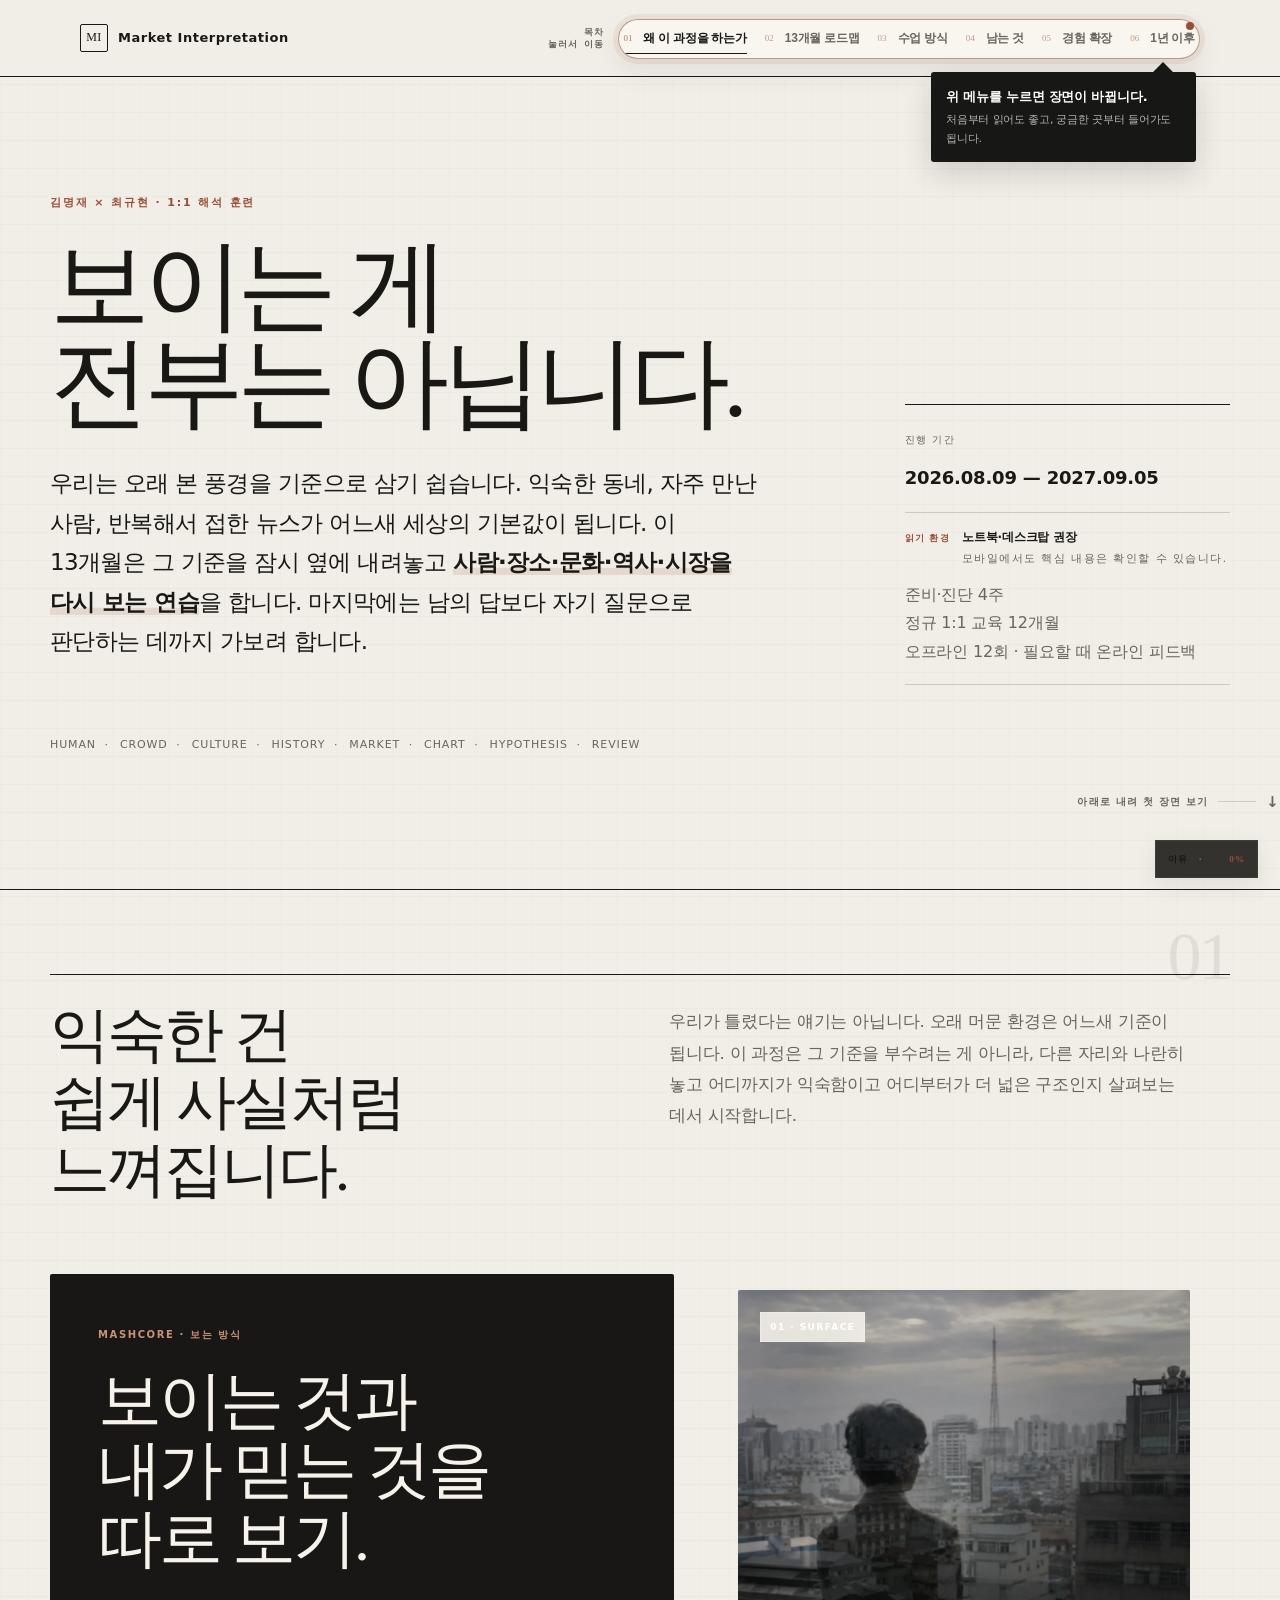
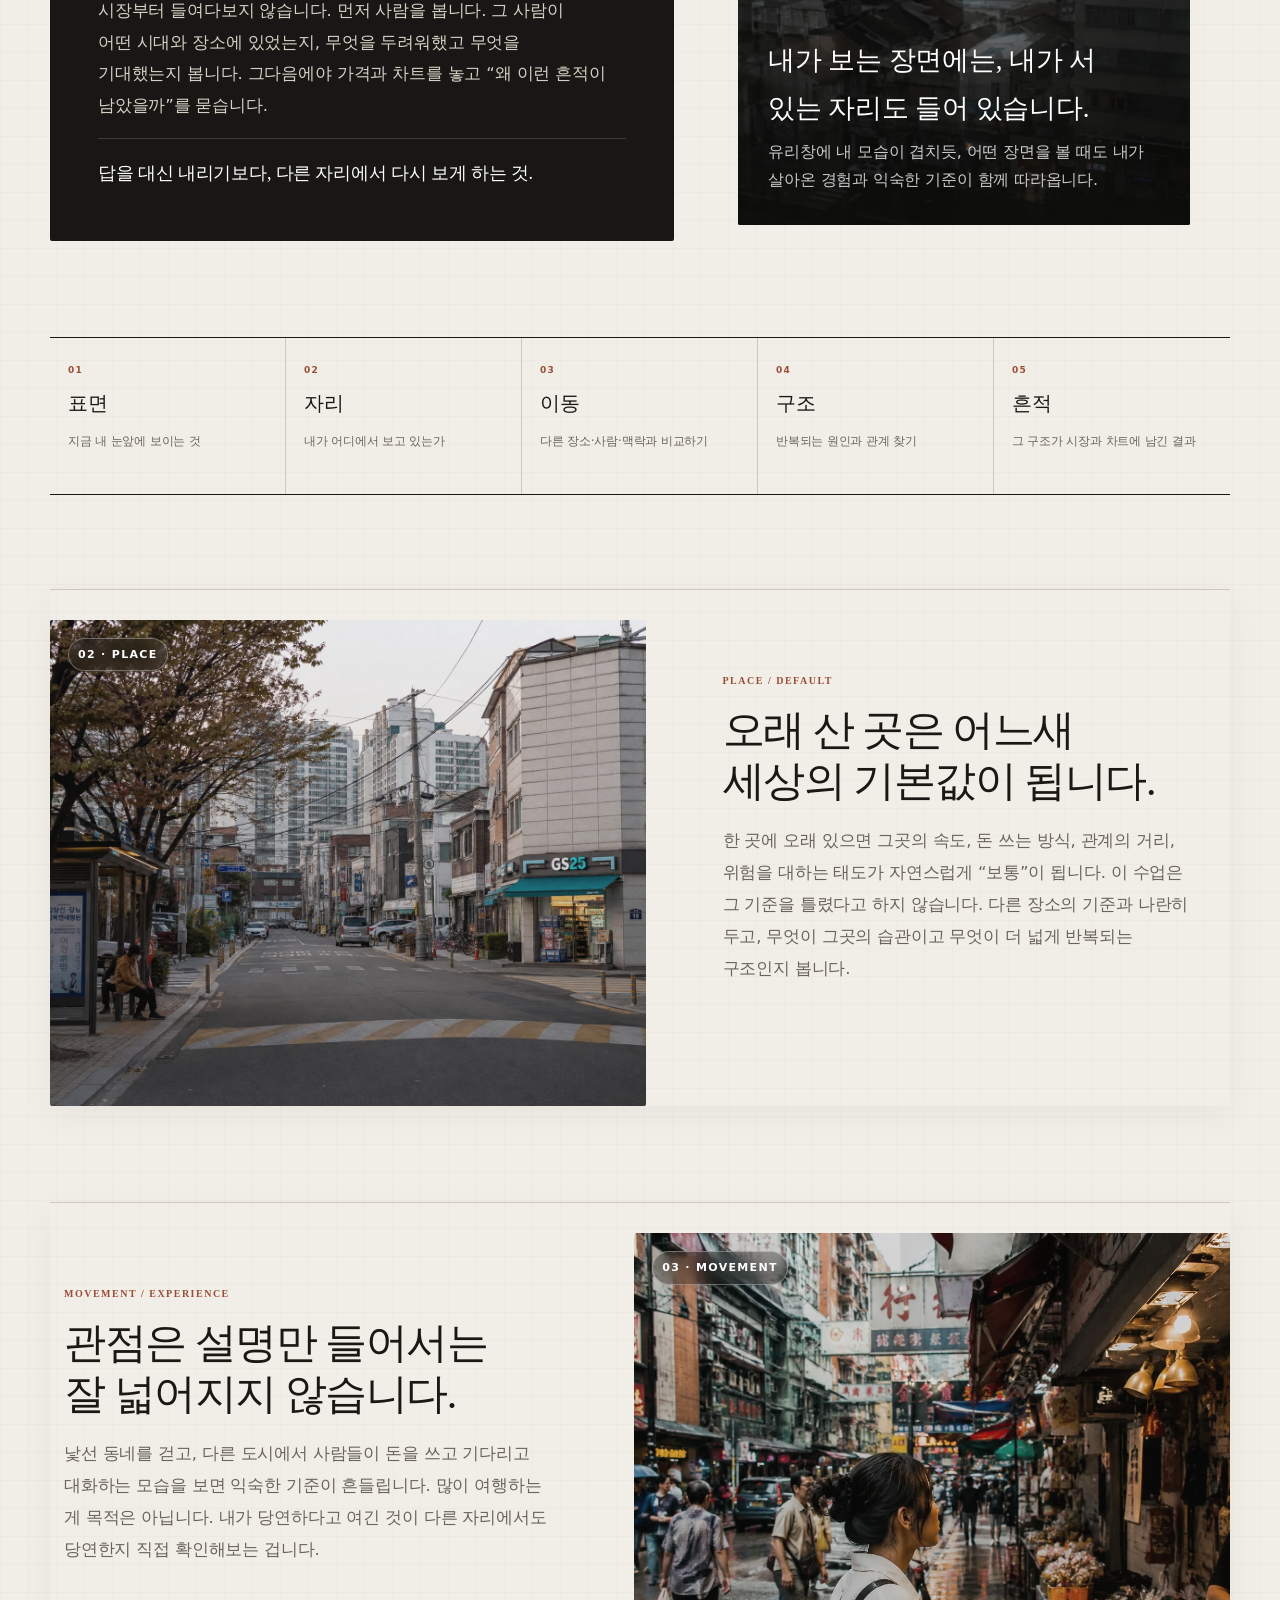
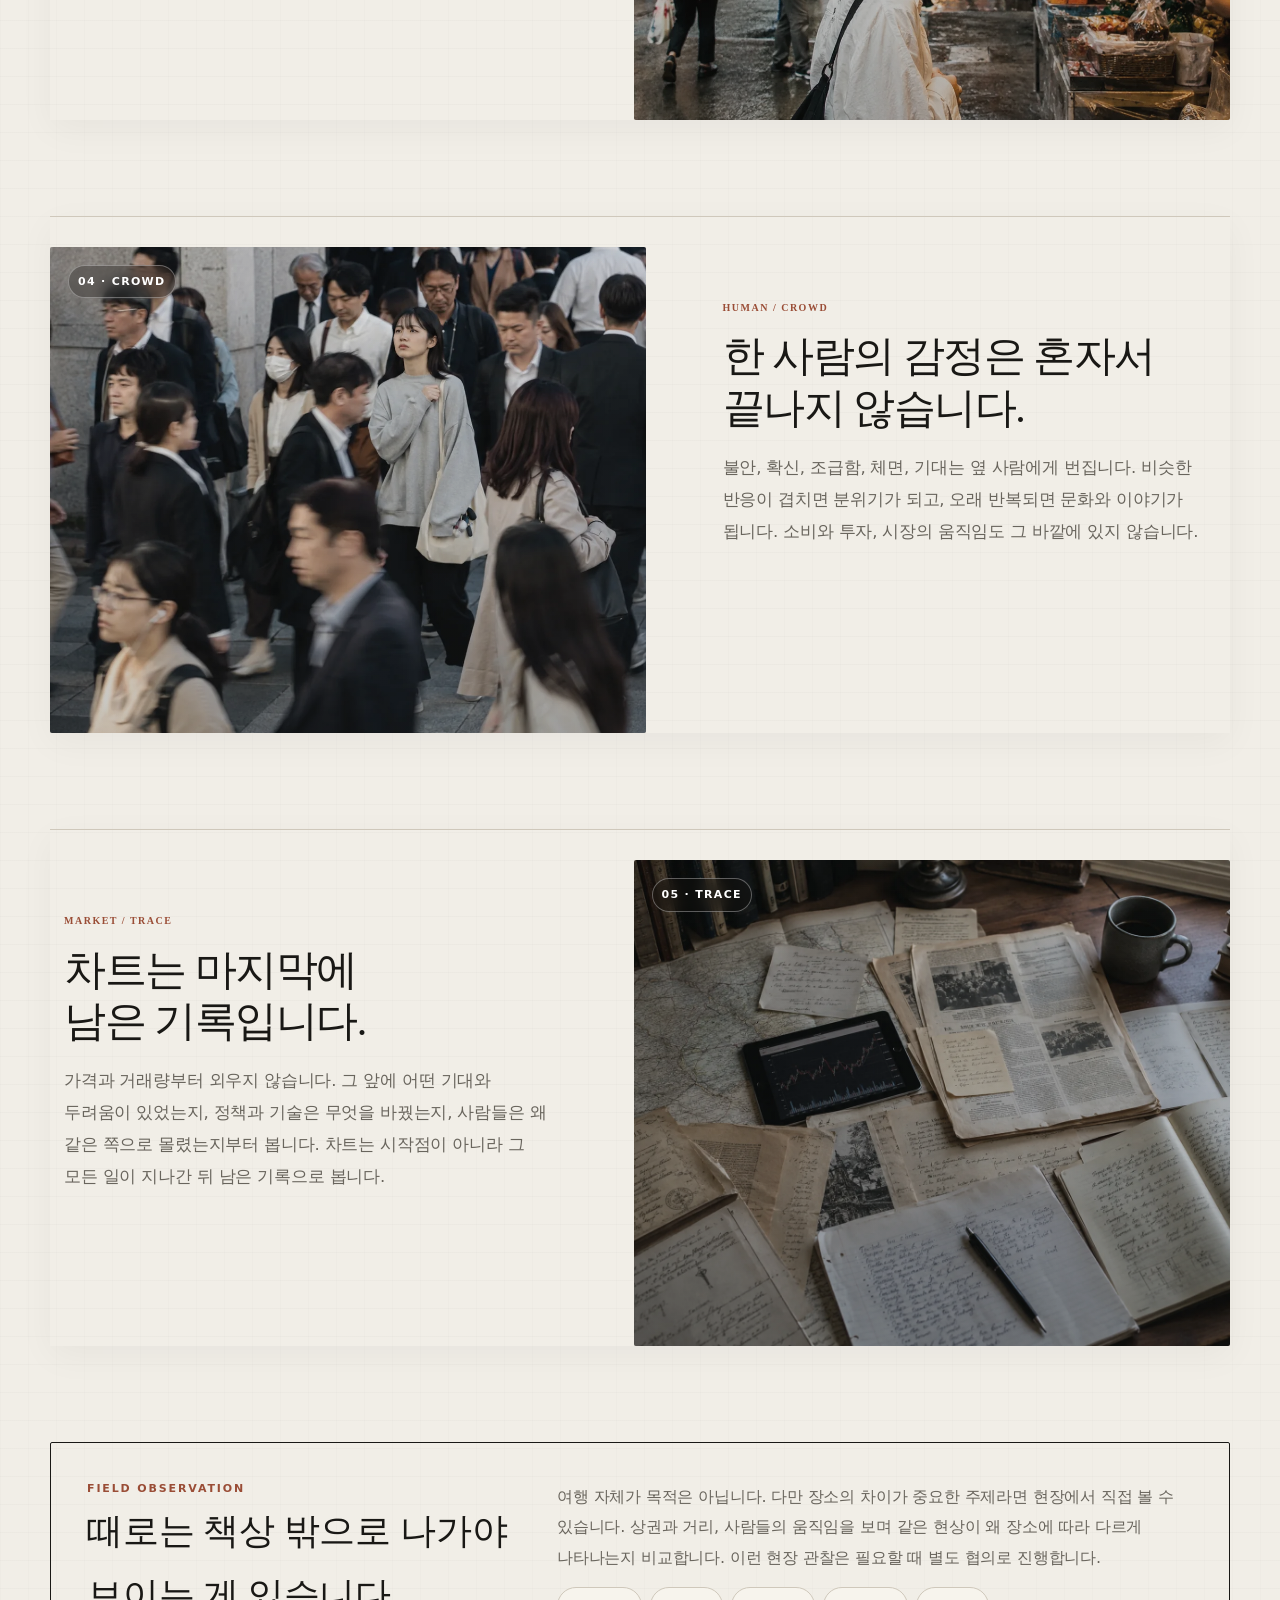
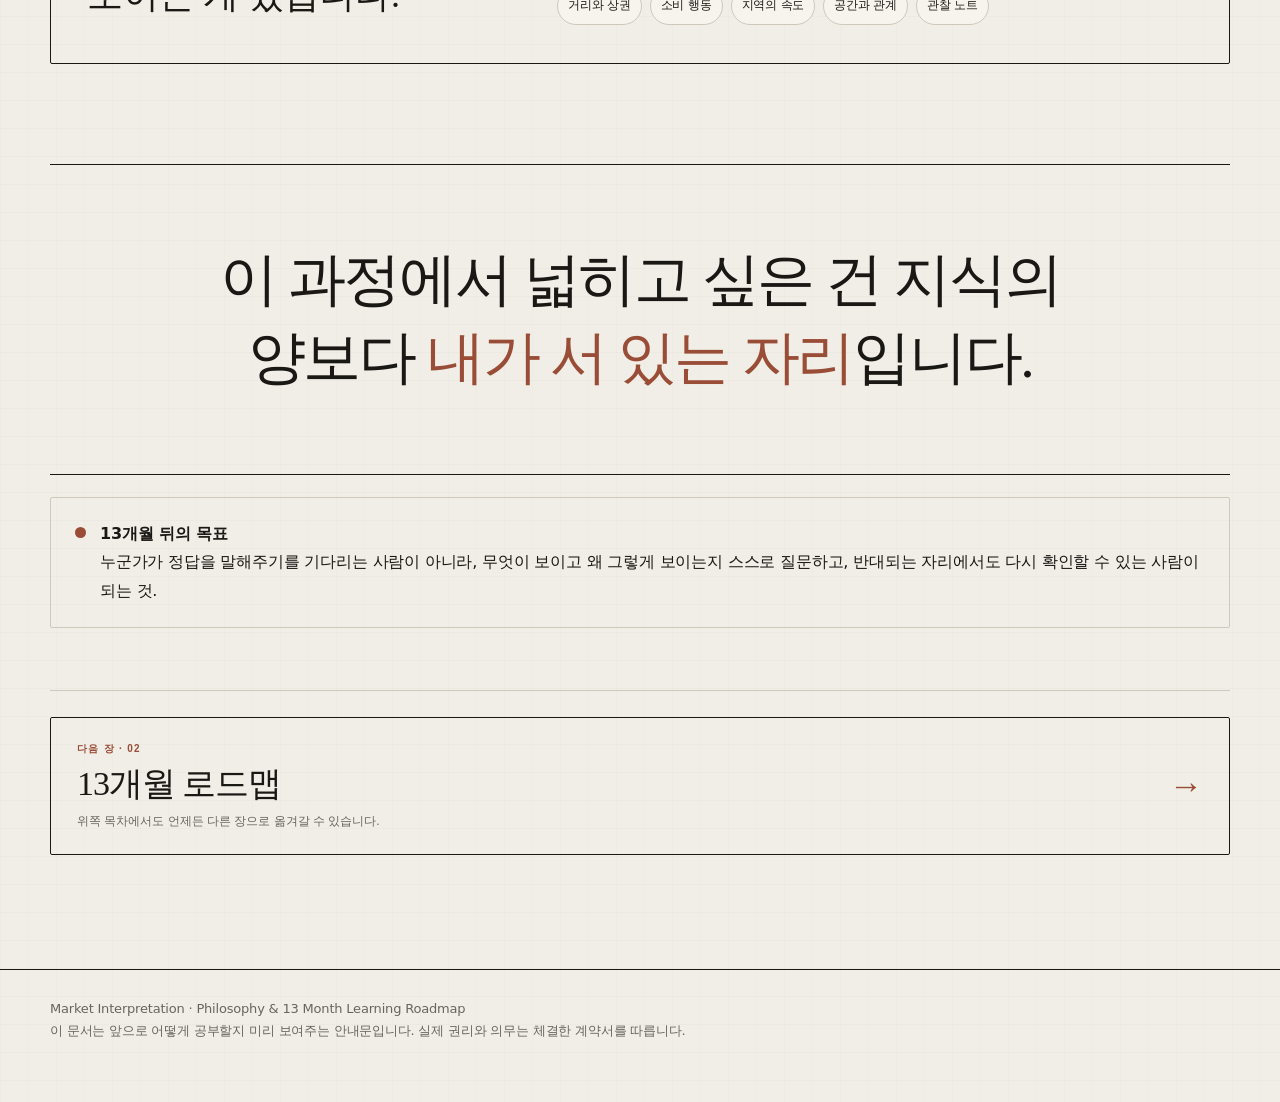
==== index.html @ cd230828 "Rename market_interpretation_13month_roadmap_kim_myungjae_v7_experience_reinvestment.html to index.h" ====
<!doctype html>
<html lang="ko">
<head>
<meta charset="utf-8" />
<meta name="viewport" content="width=device-width, initial-scale=1" />
<meta name="theme-color" content="#171713" />
<title>Market Interpretation — 13 Month Learning Roadmap</title>
<style>
  :root{--bg:#f4f0e8;--paper:#fbf8f2;--ink:#1c1b18;--muted:#706c63;--line:#d9d1c3;--accent:#8a4d34;--accent-soft:#efe1d7;--deep:#171713;--ok:#50624e;--radius:22px;--shadow:0 14px 38px rgba(28,27,24,.08)}
  *{box-sizing:border-box} html{scroll-behavior:smooth}
  body{margin:0;background:radial-gradient(circle at 15% 0%,rgba(138,77,52,.08),transparent 26rem),var(--bg);color:var(--ink);font-family:Pretendard,"Apple SD Gothic Neo","Noto Sans KR",system-ui,-apple-system,sans-serif;line-height:1.65}
  .wrap{width:min(1120px,calc(100% - 34px));margin:0 auto}
  .topbar{position:sticky;top:0;z-index:50;backdrop-filter:blur(14px);background:rgba(244,240,232,.86);border-bottom:1px solid rgba(217,209,195,.75)}
  .topbar .inner{width:min(1120px,calc(100% - 34px));margin:0 auto;height:64px;display:flex;align-items:center;justify-content:space-between;gap:16px}
  .brand{display:flex;align-items:center;gap:10px;font-weight:750;letter-spacing:-.02em}.brandmark{width:30px;height:30px;border-radius:50%;display:grid;place-items:center;background:var(--deep);color:#fff;font-size:12px}
  .nav{display:flex;gap:7px;overflow:auto;scrollbar-width:none}.nav::-webkit-scrollbar{display:none}.nav button{appearance:none;border:0;background:transparent;color:var(--muted);padding:9px 12px;border-radius:999px;white-space:nowrap;cursor:pointer;font-weight:650}.nav button.active{background:var(--deep);color:#fff}
  header{padding:92px 0 54px;border-bottom:1px solid var(--line)}.eyebrow{font-size:13px;letter-spacing:.14em;text-transform:uppercase;color:var(--accent);font-weight:800}
  h1,h2,h3,.serif{font-family:"Iowan Old Style","Noto Serif KR","Nanum Myeongjo",Georgia,serif} h1{margin:18px 0 24px;font-size:clamp(42px,7vw,86px);line-height:1.01;letter-spacing:-.055em;font-weight:650}
  .hero-grid{display:grid;grid-template-columns:1.45fr .8fr;gap:34px;align-items:end}.lead{font-size:clamp(18px,2.2vw,25px);max-width:760px;letter-spacing:-.025em}.lead strong{color:var(--accent)}
  .hero-note{background:var(--paper);border:1px solid var(--line);border-radius:var(--radius);padding:22px;box-shadow:var(--shadow)}.hero-note small{color:var(--muted)}.hero-note .dates{margin-top:10px;font-size:18px;font-weight:750}
  .signal{margin:36px 0 0;padding:18px 0 0;border-top:1px solid var(--line);display:flex;gap:14px;flex-wrap:wrap;color:var(--muted);font-size:14px}.signal span{padding:7px 10px;border:1px solid var(--line);border-radius:999px;background:rgba(255,255,255,.25)}
  main{padding:48px 0 96px}.panel{display:none}.panel.active{display:block}.section-head{display:grid;grid-template-columns:.9fr 1.1fr;gap:36px;margin:12px 0 26px}.section-head h2{font-size:clamp(31px,4.6vw,52px);line-height:1.08;margin:0;letter-spacing:-.045em}.section-head p{margin:4px 0 0;color:var(--muted);font-size:17px}
  .notice{border:1px solid var(--line);background:var(--paper);border-radius:18px;padding:18px 20px;display:flex;gap:14px;margin:22px 0 30px}.notice .dot{width:11px;height:11px;border-radius:50%;background:var(--accent);margin-top:7px;flex:0 0 auto}
  .timeline{position:relative;margin-top:34px}.timeline:before{content:"";position:absolute;left:31px;top:18px;bottom:18px;width:1px;background:var(--line)}.month{position:relative;padding-left:82px;margin:0 0 16px}.month-num{position:absolute;left:0;top:2px;width:62px;height:62px;border-radius:50%;border:1px solid var(--line);background:var(--paper);display:grid;place-items:center;font-family:Georgia,serif;font-size:20px;font-weight:700;z-index:2}.month.prep .month-num{background:var(--deep);color:#fff;border-color:var(--deep)}
  .card{background:var(--paper);border:1px solid var(--line);border-radius:var(--radius);padding:22px 24px;box-shadow:0 8px 24px rgba(28,27,24,.045)}.card-head{display:flex;justify-content:space-between;gap:16px;align-items:flex-start;cursor:pointer}.phase{font-size:12px;letter-spacing:.09em;text-transform:uppercase;font-weight:800;color:var(--accent);margin-bottom:6px}.card h3{margin:0;font-size:25px;letter-spacing:-.03em}.date{color:var(--muted);font-size:13px;white-space:nowrap;margin-top:5px}.question{margin:12px 0 0;font-size:18px}.details{display:none;border-top:1px solid var(--line);margin-top:16px;padding-top:16px}.card.open .details{display:block}.detail-grid{display:grid;grid-template-columns:1fr 1fr;gap:18px}.detail-box{padding:14px 15px;border-radius:15px;background:#f3eee6}.detail-box b{display:block;margin-bottom:6px}.detail-box p{margin:0;color:var(--muted);font-size:14px}
  .quarter{margin:24px 0 24px 82px;padding:18px 20px;border-left:3px solid var(--accent);background:var(--accent-soft);border-radius:0 16px 16px 0}.quarter strong{display:block;margin-bottom:3px}.quarter span{color:#67574f;font-size:14px}
  .principle-grid{display:grid;grid-template-columns:repeat(3,1fr);gap:16px;margin-top:26px}.principle{min-height:190px;background:var(--paper);border:1px solid var(--line);border-radius:var(--radius);padding:22px}.principle .n{font-family:Georgia,serif;color:var(--accent);font-size:14px}.principle h3{font-size:22px;margin:18px 0 8px}.principle p{margin:0;color:var(--muted)}
  .session{display:grid;grid-template-columns:140px 1fr;gap:0;border:1px solid var(--line);border-radius:var(--radius);overflow:hidden;background:var(--paper);margin-top:28px}.session .time{background:var(--deep);color:#fff;padding:24px 18px;font-family:Georgia,serif;font-size:29px}.steps{padding:6px 24px}.step{display:grid;grid-template-columns:105px 1fr;gap:16px;padding:17px 0;border-bottom:1px solid var(--line)}.step:last-child{border:0}.step b{font-size:13px;color:var(--accent)}.step p{margin:0}
  .output-grid{display:grid;grid-template-columns:repeat(2,1fr);gap:16px;margin-top:26px}.output{border-radius:var(--radius);background:var(--paper);border:1px solid var(--line);padding:22px}.output small{color:var(--accent);font-weight:800}.output h3{margin:8px 0 8px;font-size:23px}.output p{margin:0;color:var(--muted)}
  .after-grid{display:grid;grid-template-columns:1fr 1fr;gap:20px;margin-top:28px}.after{border:1px solid var(--line);border-radius:var(--radius);background:var(--paper);padding:26px}.after.dark{background:var(--deep);color:#f7f3eb;border-color:var(--deep)}.after h3{font-size:28px;margin:4px 0 12px}.after ul{padding-left:18px;margin:14px 0 0}.after li{margin:7px 0}.after.dark p,.after.dark li{color:#cfc8ba}
  .path{display:grid;grid-template-columns:repeat(5,1fr);gap:8px;margin:28px 0 0}.path div{text-align:center;border:1px solid var(--line);padding:14px 10px;border-radius:15px;background:var(--paper);font-size:13px}.path b{display:block;font-size:16px;margin-bottom:4px}
  .boundary{margin-top:30px;padding:22px;border:1px solid var(--line);border-radius:var(--radius);background:linear-gradient(135deg,#f6eee7,var(--paper))}.boundary h3{margin:0 0 12px;font-size:26px}.boundary .cols{display:grid;grid-template-columns:1fr 1fr;gap:18px}.yes,.no{padding:16px;border-radius:16px;background:rgba(255,255,255,.52)}.yes b{color:var(--ok)}.no b{color:var(--accent)}
  footer{padding:36px 0 60px;color:var(--muted);border-top:1px solid var(--line);font-size:13px}.quote{font-family:Georgia,"Noto Serif KR",serif;font-size:clamp(24px,4vw,42px);line-height:1.3;letter-spacing:-.035em;margin:38px 0}.quote em{font-style:normal;color:var(--accent)}
  .philosophy-intro{display:grid;grid-template-columns:1.08fr .92fr;gap:24px;align-items:stretch;margin:30px 0 34px}
  .manifesto{background:var(--deep);color:#f7f3eb;border-radius:30px;padding:36px;min-height:420px;display:flex;flex-direction:column;justify-content:space-between;position:relative;overflow:hidden}
  .manifesto:after{content:"";position:absolute;width:260px;height:260px;border:1px solid rgba(255,255,255,.11);border-radius:50%;right:-80px;top:-60px;box-shadow:0 0 0 52px rgba(255,255,255,.025),0 0 0 104px rgba(255,255,255,.018)}
  .manifesto .kicker{color:#c99277;font-size:12px;letter-spacing:.14em;font-weight:800;position:relative;z-index:1}
  .manifesto h2{font-size:clamp(36px,5vw,62px);line-height:1.06;letter-spacing:-.05em;margin:22px 0;position:relative;z-index:1}
  .manifesto p{color:#d6d0c4;font-size:17px;max-width:620px;position:relative;z-index:1}
  .manifesto .line{font-family:Georgia,"Noto Serif KR",serif;font-size:20px;color:#fff;border-top:1px solid rgba(255,255,255,.16);padding-top:20px;position:relative;z-index:1}
  .visual-slot{border:1px solid var(--line);border-radius:30px;min-height:420px;background:linear-gradient(135deg,#e8e0d3,#f9f6f0);position:relative;overflow:hidden;display:flex;align-items:flex-end}
  .visual-slot:before{content:"IMAGE SLOT";position:absolute;top:22px;left:22px;font-size:11px;letter-spacing:.14em;font-weight:800;color:var(--accent);border:1px solid rgba(138,77,52,.28);border-radius:999px;padding:6px 9px;background:rgba(251,248,242,.65)}
  .visual-slot .ghost{position:absolute;inset:0;background:radial-gradient(circle at 72% 32%,rgba(255,255,255,.85),transparent 15%),linear-gradient(145deg,transparent 0 42%,rgba(28,27,24,.06) 42% 43%,transparent 43% 100%)}
  .visual-slot .visual-copy{padding:28px;position:relative;z-index:2;background:linear-gradient(transparent,rgba(244,240,232,.95) 42%);width:100%}
  .visual-slot h3{font-size:27px;margin:0 0 6px}.visual-slot p{margin:0;color:var(--muted);max-width:440px}
  .story-grid{display:grid;grid-template-columns:1fr 1fr;gap:18px;margin:28px 0}
  .story{border:1px solid var(--line);border-radius:26px;background:var(--paper);overflow:hidden}
  .story-visual{height:240px;background:linear-gradient(145deg,#ddd2c3,#f5f0e8);position:relative;overflow:hidden}
  .story-visual:before{content:attr(data-slot);position:absolute;left:18px;top:18px;font-size:11px;letter-spacing:.12em;font-weight:800;color:var(--accent);padding:6px 9px;border-radius:999px;background:rgba(251,248,242,.75);border:1px solid rgba(138,77,52,.25)}
  .story-visual:after{content:"";position:absolute;inset:0;background:linear-gradient(115deg,transparent 35%,rgba(255,255,255,.52) 36% 47%,transparent 48%)}
  .story-copy{padding:24px}.story-copy .index{font-family:Georgia,serif;color:var(--accent);font-size:13px}.story-copy h3{font-size:27px;margin:12px 0 8px}.story-copy p{color:var(--muted);margin:0}
  .perspective-ladder{margin:34px 0;display:grid;grid-template-columns:repeat(5,1fr);gap:8px;align-items:stretch}
  .perspective-ladder div{border:1px solid var(--line);background:var(--paper);border-radius:18px;padding:20px 16px;min-height:138px;position:relative}
  .perspective-ladder div:after{content:"→";position:absolute;right:-12px;top:50%;transform:translateY(-50%);color:var(--accent);font-weight:800;z-index:2}
  .perspective-ladder div:last-child:after{display:none}.perspective-ladder small{display:block;color:var(--accent);font-weight:800;margin-bottom:8px}.perspective-ladder b{display:block;font-size:18px;margin-bottom:5px}.perspective-ladder span{color:var(--muted);font-size:13px}
  .field-note{margin-top:28px;border-radius:26px;padding:28px;background:#e8e3d9;border:1px solid var(--line);display:grid;grid-template-columns:.8fr 1.2fr;gap:26px;align-items:center}
  .field-note h3{font-size:32px;margin:0}.field-note p{margin:0;color:var(--muted)}
  .field-tags{display:flex;gap:8px;flex-wrap:wrap;margin-top:14px}.field-tags span{font-size:12px;padding:7px 10px;border-radius:999px;background:var(--paper);border:1px solid var(--line)}
  .philosophy-end{margin:54px 0 8px;text-align:center;padding:50px 20px;border-top:1px solid var(--line);border-bottom:1px solid var(--line)}
  .philosophy-end p{font-family:Georgia,"Noto Serif KR",serif;font-size:clamp(29px,4.6vw,50px);line-height:1.24;letter-spacing:-.04em;margin:0 auto;max-width:900px}.philosophy-end em{font-style:normal;color:var(--accent)}

  /* v3 — visual narrative */
  .visual-slot{min-height:520px;background:#1d1c19;isolation:isolate}
  .visual-slot:before{content:"01 · SURFACE";z-index:3;color:#fff;border-color:rgba(255,255,255,.28);background:rgba(18,18,16,.35);backdrop-filter:blur(8px)}
  .visual-slot .hero-photo{position:absolute;inset:0;width:100%;height:100%;object-fit:cover;object-position:center 44%;filter:saturate(.78) contrast(.96) brightness(.88);transform:scale(1.015)}
  .visual-slot:after{content:"";position:absolute;inset:0;background:linear-gradient(180deg,rgba(14,14,12,.06) 25%,rgba(14,14,12,.12) 50%,rgba(14,14,12,.84) 100%);z-index:1}
  .visual-slot .ghost{display:none}
  .visual-slot .visual-copy{color:#fff;background:none;padding:30px;z-index:2}
  .visual-slot .visual-copy h3{color:#fff}
  .visual-slot .visual-copy p{color:rgba(255,255,255,.78)}

  .story-grid{display:block;margin:34px 0}
  .story{display:grid;grid-template-columns:minmax(0,1.08fr) minmax(330px,.92fr);min-height:430px;margin:0 0 22px;border-radius:30px;box-shadow:0 10px 34px rgba(28,27,24,.045)}
  .story.reverse{grid-template-columns:minmax(330px,.92fr) minmax(0,1.08fr)}
  .story.reverse .story-visual{order:2}
  .story.reverse .story-copy{order:1}
  .story-visual{height:auto;min-height:430px;background:#ddd2c3;position:relative;overflow:hidden}
  .story-visual:before{z-index:3;color:#fff;border-color:rgba(255,255,255,.32);background:rgba(20,18,16,.30);backdrop-filter:blur(8px)}
  .story-visual:after{content:"";position:absolute;inset:0;background:linear-gradient(180deg,rgba(20,20,17,.02),rgba(20,20,17,.22));z-index:1}
  .story-photo{position:absolute;inset:0;width:100%;height:100%;object-fit:cover;z-index:0;transition:transform .8s cubic-bezier(.2,.7,.2,1),filter .6s ease}
  .story:hover .story-photo{transform:scale(1.025)}
  .story-copy{padding:38px 36px;display:flex;flex-direction:column;justify-content:center}
  .story-copy .index{font-size:11px;letter-spacing:.14em;font-weight:850;color:var(--accent);margin-bottom:18px}
  .story-copy h3{font-size:clamp(27px,3.2vw,39px);line-height:1.18;margin:0 0 17px;letter-spacing:-.035em}
  .story-copy p{font-size:16px;color:var(--muted);margin:0}
  .story[data-scene="place"] .story-photo{object-position:center 52%}
  .story[data-scene="movement"] .story-photo{object-position:center 46%}
  .story[data-scene="crowd"] .story-photo{object-position:center 43%}
  .story[data-scene="trace"] .story-photo{object-position:center 48%}
  .image-thought{position:absolute;right:18px;bottom:18px;z-index:3;max-width:70%;padding:9px 12px;border-radius:13px;color:#fff;background:rgba(18,17,15,.42);backdrop-filter:blur(9px);font-family:Georgia,"Noto Serif KR",serif;font-size:13px;line-height:1.45;border:1px solid rgba(255,255,255,.14)}
  .field-note{margin-top:34px}

  @media(max-width:820px){
    .story,.story.reverse{grid-template-columns:1fr;min-height:0}
    .story.reverse .story-visual,.story.reverse .story-copy{order:initial}
    .story-visual{min-height:420px}
    .story-copy{padding:28px 24px 30px}
  }
  @media(max-width:560px){
    .visual-slot{min-height:480px}
    .story-visual{min-height:390px}
    .story[data-scene="place"] .story-visual,.story[data-scene="trace"] .story-visual{min-height:280px}
    .image-thought{max-width:82%;font-size:12px}
  }

  @media(max-width:820px){.hero-grid,.section-head,.after-grid,.philosophy-intro,.field-note{grid-template-columns:1fr}.story-grid{grid-template-columns:1fr}.perspective-ladder{grid-template-columns:1fr 1fr}.perspective-ladder div:after{display:none}header{padding-top:58px}.hero-grid{gap:22px}.principle-grid{grid-template-columns:1fr}.output-grid{grid-template-columns:1fr}.session{grid-template-columns:1fr}.session .time{font-size:22px}.step{grid-template-columns:82px 1fr}.path{grid-template-columns:1fr 1fr}.detail-grid,.boundary .cols{grid-template-columns:1fr}}
  @media(max-width:560px){.perspective-ladder{grid-template-columns:1fr}.manifesto{padding:26px;min-height:390px}.visual-slot{min-height:360px}.story-visual{height:210px}.topbar .inner{height:auto;min-height:62px;align-items:flex-start;padding:12px 0;flex-direction:column}.nav{width:100%}h1{font-size:46px}.month{padding-left:58px}.timeline:before{left:21px}.month-num{width:44px;height:44px;font-size:15px}.quarter{margin-left:58px}.card{padding:18px}.card-head{display:block}.date{margin-top:6px}.path{grid-template-columns:1fr}}
  @media print{.topbar{display:none}body{background:#fff}header{padding-top:40px}.panel{display:block!important;page-break-before:always}.panel:first-of-type{page-break-before:auto}.card,.principle,.output,.after,.boundary{box-shadow:none;break-inside:avoid}.details{display:block!important}}


  /* v4 — alignment, navigation affordance, focused reading */
  h1,h2,h3,.serif{word-break:keep-all;text-wrap:balance}
  p,li,.lead,.question,.story-copy p,.manifesto p{word-break:keep-all;text-wrap:pretty}
  .section-head{align-items:start}
  .section-head h2{max-width:560px}
  .section-head p{max-width:660px;justify-self:end}
  .story-copy p{max-width:42em}

  .topbar{transition:box-shadow .3s ease,background .3s ease}
  .topbar.scrolled{box-shadow:0 10px 30px rgba(28,27,24,.07);background:rgba(244,240,232,.95)}
  .topbar .inner{height:74px}
  .brand{flex:0 0 auto;white-space:nowrap}
  .nav-zone{position:relative;display:flex;align-items:center;gap:10px;margin-left:auto;min-width:0}
  .nav-kicker{font-size:9px;line-height:1.15;letter-spacing:.14em;font-weight:850;color:var(--muted);text-align:right;white-space:nowrap}
  .nav{align-items:center;gap:2px;padding:4px;border:1px solid rgba(112,108,99,.22);border-radius:999px;background:rgba(251,248,242,.72);box-shadow:0 4px 18px rgba(28,27,24,.035);transition:box-shadow .28s ease,border-color .28s ease,transform .28s ease}
  .nav button{display:flex;align-items:center;gap:6px;padding:9px 10px;line-height:1.1;font-size:12px;letter-spacing:-.02em;transition:background .22s ease,color .22s ease,transform .22s ease}
  .nav button:hover{background:rgba(28,27,24,.065);color:var(--ink)}
  .nav button.active:hover{background:var(--deep);color:#fff}
  .nav-no{font-family:Georgia,serif;font-size:9px;opacity:.55;letter-spacing:0}
  .nav button.active .nav-no{opacity:.72}
  .nav-zone.attention .nav{border-color:rgba(138,77,52,.55);box-shadow:0 0 0 5px rgba(138,77,52,.08),0 12px 30px rgba(28,27,24,.08);transform:translateY(1px)}
  .nav-zone.attention:after{content:"";position:absolute;right:6px;top:4px;width:8px;height:8px;border-radius:50%;background:var(--accent);box-shadow:0 0 0 0 rgba(138,77,52,.36);animation:navPulse 1.7s infinite;z-index:5}
  @keyframes navPulse{0%{box-shadow:0 0 0 0 rgba(138,77,52,.36)}70%{box-shadow:0 0 0 10px rgba(138,77,52,0)}100%{box-shadow:0 0 0 0 rgba(138,77,52,0)}}
  .nav-hint{position:absolute;right:4px;top:calc(100% + 14px);width:265px;padding:13px 15px;border-radius:15px;background:var(--deep);color:#fff;box-shadow:0 16px 36px rgba(28,27,24,.18);opacity:0;transform:translateY(-6px);pointer-events:none;transition:opacity .3s ease,transform .3s ease;z-index:80}
  .nav-hint:before{content:"";position:absolute;right:26px;top:-7px;width:14px;height:14px;background:var(--deep);transform:rotate(45deg)}
  .nav-hint strong,.nav-hint span{position:relative;z-index:1;display:block}
  .nav-hint strong{font-size:13px;margin-bottom:2px}
  .nav-hint span{font-size:11px;color:rgba(255,255,255,.68)}
  .nav-zone.attention .nav-hint{opacity:1;transform:none}

  .reading-progress{position:absolute;left:0;right:0;bottom:-1px;height:2px;background:transparent;overflow:hidden;pointer-events:none}
  .reading-progress span{display:block;width:0;height:100%;background:var(--accent);transition:width .08s linear}

  .scroll-cue{margin-top:34px;display:flex;align-items:center;justify-content:flex-end;gap:10px;color:var(--muted);font-size:11px;letter-spacing:.08em;font-weight:750;cursor:pointer;user-select:none}
  .scroll-cue .scroll-line{width:38px;height:1px;background:var(--line);position:relative;overflow:hidden}
  .scroll-cue .scroll-line:after{content:"";position:absolute;left:-100%;top:0;width:100%;height:1px;background:var(--accent);animation:scrollLine 2.3s ease-in-out infinite}
  .scroll-cue .arrow{font-size:15px;animation:scrollArrow 1.8s ease-in-out infinite}
  @keyframes scrollLine{0%{left:-100%}55%,100%{left:100%}}
  @keyframes scrollArrow{0%,100%{transform:translateY(-2px)}50%{transform:translateY(3px)}}

  .reveal-item{opacity:0;transform:translateY(28px);filter:blur(1.5px);transition:opacity .72s cubic-bezier(.2,.7,.2,1),transform .72s cubic-bezier(.2,.7,.2,1),filter .72s ease}
  .reveal-item.is-visible{opacity:1;transform:none;filter:none}
  @media(prefers-reduced-motion:reduce){.reveal-item{opacity:1;transform:none;filter:none;transition:none}.nav-zone.attention:after,.scroll-cue .arrow,.scroll-cue .scroll-line:after{animation:none}}

  .chapter-meter{position:fixed;right:22px;bottom:22px;z-index:45;display:flex;align-items:center;gap:10px;padding:10px 12px;border:1px solid rgba(112,108,99,.22);border-radius:999px;background:rgba(251,248,242,.88);backdrop-filter:blur(12px);box-shadow:0 8px 24px rgba(28,27,24,.07);color:var(--muted);font-size:10px;letter-spacing:.1em;font-weight:800;transition:opacity .3s ease,transform .3s ease}
  .chapter-meter .chapter-name{color:var(--ink)}
  .chapter-meter .chapter-percent{font-family:Georgia,serif;color:var(--accent);min-width:32px;text-align:right}

  .next-chapter{margin:62px 0 18px;padding-top:26px;border-top:1px solid var(--line)}
  .next-chapter button{width:100%;appearance:none;border:1px solid var(--line);background:var(--paper);border-radius:24px;padding:24px 26px;display:flex;align-items:center;justify-content:space-between;gap:20px;text-align:left;color:var(--ink);cursor:pointer;box-shadow:0 10px 28px rgba(28,27,24,.04);transition:transform .25s ease,border-color .25s ease,box-shadow .25s ease}
  .next-chapter button:hover{transform:translateY(-2px);border-color:rgba(138,77,52,.38);box-shadow:0 16px 36px rgba(28,27,24,.08)}
  .next-chapter .next-meta{display:block;font-size:10px;letter-spacing:.13em;color:var(--accent);font-weight:850;margin-bottom:5px}
  .next-chapter .next-title{display:block;font-family:Georgia,"Noto Serif KR",serif;font-size:clamp(23px,3vw,34px);letter-spacing:-.03em}
  .next-chapter .next-help{display:block;font-size:12px;color:var(--muted);margin-top:6px}
  .next-chapter .next-arrow{font-family:Georgia,serif;font-size:34px;color:var(--accent);flex:0 0 auto}

  /* More breathing room between reading scenes */
  #philosophy .story{margin-bottom:34px}
  #philosophy .story-grid{margin-top:42px}
  #philosophy .perspective-ladder{margin-top:48px;margin-bottom:48px}
  #roadmap .month{margin-bottom:20px}
  #method .principle-grid,#outputs .output-grid,#after .after-grid{margin-top:34px}

  @media(max-width:980px){
    .nav-kicker{display:none}
    .nav button{padding:9px 9px;font-size:11px}
    .nav-hint{right:0}
  }
  @media(max-width:820px){
    .topbar .inner{height:auto;min-height:70px;padding:10px 0;align-items:flex-start;flex-direction:column}
    .nav-zone{width:100%;margin-left:0}
    .nav{width:100%;overflow-x:auto;justify-content:flex-start;scrollbar-width:none}
    .nav::-webkit-scrollbar{display:none}
    .nav-hint{right:8px;top:calc(100% + 10px)}
    .chapter-meter{display:none}
    .section-head p{justify-self:start;max-width:none}
  }
  @media(max-width:560px){
    .topbar .inner{padding:10px 0 9px}
    .brand{font-size:13px}
    .nav button{font-size:10.5px;padding:8px 9px}
    .nav-no{display:none}
    .nav-hint{width:min(250px,calc(100vw - 44px));font-size:11px}
    .scroll-cue{justify-content:flex-start;margin-top:26px}
    .next-chapter{margin-top:48px}
    .next-chapter button{padding:20px}
  }


/* v5 — editorial / Korean field-note direction */
:root{
  --bg:#f1eee7; --paper:#f7f4ed; --ink:#191815; --muted:#69655d;
  --line:#cfc8bb; --accent:#9a4d36; --accent-soft:#eadfd4; --deep:#171715;
  --radius:6px; --shadow:none;
}
body{
  background-color:var(--bg);
  background-image:linear-gradient(rgba(25,24,21,.018) 1px,transparent 1px),linear-gradient(90deg,rgba(25,24,21,.012) 1px,transparent 1px);
  background-size:28px 28px;
  font-family:Pretendard,"Apple SD Gothic Neo","Noto Sans KR","Malgun Gothic",system-ui,-apple-system,sans-serif;
  line-height:1.78;
  letter-spacing:-.012em;
}
h1,h2,h3,.serif,.quote,.philosophy-end p{
  font-family:"KoPub Batang","Noto Serif KR","Nanum Myeongjo",Batang,Georgia,serif;
  font-weight:500;
}
.wrap{width:min(1180px,calc(100% - 52px))}
.topbar{background:rgba(241,238,231,.94);backdrop-filter:blur(12px);border-bottom:1px solid var(--ink)}
.topbar .inner{height:76px}
.brand{font-size:13px;letter-spacing:.04em;text-transform:none}
.brandmark{width:28px;height:28px;border-radius:2px;background:transparent;color:var(--ink);border:1px solid var(--ink);font-family:Georgia,serif;font-weight:500}
.nav-zone{gap:14px}
.nav-kicker{font-size:9px;line-height:1.35;letter-spacing:.16em;color:var(--muted);text-transform:none}
.nav{gap:18px}
.nav button{border-radius:0;padding:8px 0 7px;background:transparent!important;border-bottom:1px solid transparent;font-size:12px;font-weight:600;color:var(--muted)}
.nav button:hover{color:var(--ink);border-bottom-color:var(--line)}
.nav button.active{color:var(--ink);border-bottom-color:var(--ink);box-shadow:none}
.nav-no{font-family:Georgia,serif;font-weight:400;color:var(--accent);margin-right:5px}
.nav-hint{border-radius:3px;background:var(--deep);box-shadow:0 12px 30px rgba(0,0,0,.14)}
.reading-progress{height:2px;background:transparent}.reading-progress span{background:var(--accent)}
header{padding:116px 0 74px;border-bottom:1px solid var(--ink)}
.eyebrow{font-size:11px;letter-spacing:.17em;color:var(--accent);font-weight:700}
h1{font-size:clamp(52px,7.8vw,104px);line-height:.98;letter-spacing:-.065em;margin:24px 0 32px;max-width:8.6em}
.hero-grid{grid-template-columns:1.5fr .62fr;gap:68px;align-items:end}
.lead{font-size:clamp(18px,2vw,23px);line-height:1.72;max-width:720px;letter-spacing:-.028em}
.lead strong{font-weight:600;color:var(--ink);box-shadow:inset 0 -.32em 0 rgba(154,77,54,.14)}
.hero-note{border:0;border-top:1px solid var(--ink);border-bottom:1px solid var(--line);border-radius:0;background:transparent;padding:19px 0 18px;box-shadow:none}
.hero-note small{font-size:10px;letter-spacing:.14em;text-transform:uppercase}
.signal{gap:0;border-top:0;margin-top:50px;padding-top:0;font-size:11px;letter-spacing:.08em}
.signal span{border:0;border-radius:0;background:transparent;padding:0 12px 0 0;margin-right:12px;position:relative}
.signal span:not(:last-child):after{content:"·";position:absolute;right:-1px;color:var(--accent)}
.scroll-cue{font-size:10px;letter-spacing:.12em;color:var(--muted)}
main{padding-top:72px}
.panel>.section-head{position:relative;border-top:1px solid var(--ink);padding-top:27px;margin-bottom:62px;grid-template-columns:.9fr 1fr;gap:72px}
.panel>.section-head:before{position:absolute;right:0;top:-53px;font-family:Georgia,serif;font-size:68px;line-height:1;color:rgba(25,24,21,.08);letter-spacing:-.04em}
#philosophy>.section-head:before{content:"01"} #roadmap>.section-head:before{content:"02"} #method>.section-head:before{content:"03"} #outputs>.section-head:before{content:"04"} #after>.section-head:before{content:"05"}
.section-head h2{font-size:clamp(36px,4.8vw,60px);line-height:1.12;letter-spacing:-.05em}
.section-head p{font-size:16px;line-height:1.82;max-width:36em}
.manifesto{border-radius:2px;padding:52px 48px;min-height:500px;background:#181715}
.manifesto:after{display:none}.manifesto .kicker{font-size:10px;letter-spacing:.16em}.manifesto h2{font-size:clamp(40px,5vw,66px);line-height:1.08}.manifesto p{font-size:16px;line-height:1.82;max-width:34em}.manifesto .line{font-size:18px;line-height:1.65}
.visual-slot{border-radius:2px;border:0;min-height:500px;background:#d8d2c8}
.visual-slot:before{border-radius:0;background:rgba(247,244,237,.86);font-size:9px;letter-spacing:.16em}
.story-grid{gap:72px 22px;margin-top:84px}
.story{border:0;border-top:1px solid var(--line);border-radius:0;background:transparent;overflow:visible}
.story-visual{height:clamp(280px,38vw,520px);background:#ded8ce;border-radius:2px;overflow:hidden;margin-top:18px}
.story-visual img{filter:saturate(.78) contrast(.96);transition:filter .5s ease,transform .7s ease}
.story:hover .story-visual img{filter:saturate(.92) contrast(1);transform:scale(1.01)}
.image-thought{left:0;right:auto;bottom:-38px;max-width:92%;padding:8px 0;border-radius:0;color:var(--muted);background:transparent;backdrop-filter:none;border:0;font-family:Pretendard,"Apple SD Gothic Neo",sans-serif;font-size:12px;line-height:1.55}
.story-copy{padding:60px 8px 4px 0;justify-content:flex-start}
.story-copy .index{font-family:Georgia,serif;font-size:10px;letter-spacing:.15em;margin-bottom:15px}
.story-copy h3{font-size:clamp(28px,3.3vw,42px);line-height:1.22;margin-bottom:18px;max-width:12em}
.story-copy p{font-size:15.5px;line-height:1.86;max-width:33em}
.perspective-ladder{gap:0;border-top:1px solid var(--ink);border-bottom:1px solid var(--ink);margin-top:96px!important;margin-bottom:82px!important}
.perspective-ladder div{border:0;border-right:1px solid var(--line);border-radius:0;background:transparent;min-height:156px;padding:24px 18px}
.perspective-ladder div:last-child{border-right:0}.perspective-ladder div:after{display:none}
.perspective-ladder small{font-size:9px;letter-spacing:.14em}.perspective-ladder b{font-family:"KoPub Batang","Noto Serif KR",Batang,serif;font-size:20px;font-weight:500}.perspective-ladder span{font-size:12px;line-height:1.6}
.field-note{border-radius:2px;border:1px solid var(--ink);background:transparent;padding:36px;gap:46px}.field-note h3{font-size:36px}.field-note p{font-size:15px;line-height:1.8}
.philosophy-end{margin-top:100px;padding:76px 20px;border-color:var(--ink)}
.philosophy-end p{font-size:clamp(32px,4.8vw,58px);line-height:1.35;max-width:16em}.philosophy-end em{color:var(--accent)}
.notice{border-radius:2px;background:transparent;border:1px solid var(--line);padding:22px 24px;box-shadow:none}
.timeline:before{background:var(--ink);opacity:.3}
.month{margin-bottom:28px}
.month-num{width:52px;height:52px;border-radius:50%;background:var(--bg);border:1px solid var(--ink);font-size:16px;font-weight:400}
.month.prep .month-num{background:var(--ink)}
.card{border-radius:2px;background:rgba(247,244,237,.52);border:1px solid var(--line);box-shadow:none;padding:26px 28px}
.card:hover{border-color:#a8a095}.phase{font-size:11px;letter-spacing:.08em}.phase small{font-size:8px;letter-spacing:.12em;color:var(--muted);margin-left:6px;font-weight:500}.card h3{font-size:26px;font-weight:500}.question{font-size:17px;line-height:1.7}.detail-box{border-radius:2px;background:transparent;border-left:1px solid var(--line);padding:8px 16px}.quarter{border-radius:0;background:transparent;border-left:2px solid var(--accent);padding:18px 22px;margin-top:38px;margin-bottom:38px}.quarter strong{font-family:"KoPub Batang","Noto Serif KR",Batang,serif;font-weight:500;font-size:19px}
.session{border-radius:2px;border-color:var(--ink);background:transparent}.session .time{background:var(--ink);font-weight:400}.step{border-bottom-color:var(--line);padding:21px 0}.step p{line-height:1.7}
.principle-grid,.output-grid,.after-grid{gap:0;border-top:1px solid var(--ink);border-bottom:1px solid var(--ink)}
.principle,.output,.after{border:0;border-right:1px solid var(--line);border-radius:0;background:transparent;min-height:220px;padding:28px}.principle:last-child,.output:nth-child(2n),.after:last-child{border-right:0}.principle h3,.output h3,.after h3{font-weight:500}.principle p,.output p,.after p,.after li{line-height:1.75}
.output-grid{grid-template-columns:repeat(2,1fr)}
.after.dark{background:var(--ink);border:0}.after.dark+.after{border-left:0}
.boundary{border-radius:2px;background:transparent;border:1px solid var(--ink);padding:26px}.yes,.no{border-radius:0;background:transparent;border-top:1px solid var(--line)}
.path{gap:0;border-top:1px solid var(--ink);border-bottom:1px solid var(--ink)}.path div{border:0;border-right:1px solid var(--line);border-radius:0;background:transparent;padding:20px 8px}.path div:last-child{border-right:0}
.quote{font-size:clamp(28px,4.1vw,50px);line-height:1.42;margin:88px 0;max-width:18em}.quote em{color:var(--accent)}
.next-chapter button{border-radius:2px;border:1px solid var(--ink);background:transparent;color:var(--ink);box-shadow:none}.next-chapter button:hover{background:var(--ink);color:var(--bg)}
.next-meta{font-size:9px;letter-spacing:.16em}.next-title{font-family:"KoPub Batang","Noto Serif KR",Batang,serif;font-weight:500}.next-help{font-size:11px}
.chapter-meter{border-radius:0;background:rgba(25,24,21,.88);font-size:9px;letter-spacing:.12em}
footer{border-top:1px solid var(--ink);padding-top:28px;line-height:1.7}
.reveal-item{transform:translateY(26px);transition-duration:.7s}
@media(max-width:820px){
  .wrap{width:min(100% - 32px,1180px)} .topbar .inner{height:auto;padding:12px 0;gap:10px}
  .nav-zone{width:100%;align-items:flex-start}.nav-kicker{display:none}.nav{gap:16px;padding-bottom:3px}.nav button{font-size:11px}
  header{padding:74px 0 48px}.hero-grid{grid-template-columns:1fr;gap:36px}.hero-note{max-width:400px}.signal{line-height:2}
  .panel>.section-head{grid-template-columns:1fr;gap:20px;margin-bottom:44px}.panel>.section-head:before{top:-38px;font-size:48px}
  .philosophy-intro{grid-template-columns:1fr;gap:14px}.manifesto,.visual-slot{min-height:430px}.manifesto{padding:36px 28px}
  .story-grid{grid-template-columns:1fr;gap:72px;margin-top:62px}.story.reverse .story-visual,.story.reverse .story-copy{order:initial}.story-copy{padding-top:52px}.story-visual{height:min(82vw,500px)}
  .perspective-ladder{grid-template-columns:1fr}.perspective-ladder div{border-right:0;border-bottom:1px solid var(--line);min-height:auto}.perspective-ladder div:last-child{border-bottom:0}
  .field-note{grid-template-columns:1fr}.principle-grid,.output-grid,.after-grid{grid-template-columns:1fr}.principle,.output,.after{border-right:0;border-bottom:1px solid var(--line)}.principle:last-child,.output:last-child,.after:last-child{border-bottom:0}
  .path{grid-template-columns:1fr}.path div{border-right:0;border-bottom:1px solid var(--line)}.path div:last-child{border-bottom:0}
}
@media(max-width:560px){
  h1{font-size:48px}.lead{font-size:17px}.nav-no{display:inline}.nav{overflow-x:auto;width:100%;scroll-snap-type:x proximity}.nav button{scroll-snap-align:start;flex:0 0 auto}
  .image-thought{position:static;max-width:100%;padding-top:10px}.story-visual{overflow:visible;margin-bottom:0}.story-copy{padding-top:34px}.month{padding-left:56px}.timeline:before{left:21px}.month-num{width:44px;height:44px}
  .card{padding:20px}.question{font-size:16px}.quote{margin:64px 0}.philosophy-end{padding:56px 8px}
}


/* v6 — readability / desktop-first reading rhythm */
.reading-mode{
  margin-top:18px;padding-top:14px;border-top:1px solid var(--line);
  display:grid;grid-template-columns:auto 1fr;column-gap:12px;row-gap:2px;align-items:baseline;
}
.reading-mode>span{
  grid-row:1 / span 2;font-size:9px;letter-spacing:.13em;color:var(--accent);font-weight:700;
}
.reading-mode strong{font-size:12px;font-weight:650;letter-spacing:-.01em}
.reading-mode small{font-size:10.5px;color:var(--muted);line-height:1.5}

.roadmap-guide{
  max-width:980px;margin:0 auto 18px;padding:0 0 10px 82px;
  display:flex;align-items:center;gap:8px;color:var(--muted);
  font-size:10.5px;letter-spacing:.02em;
}
.roadmap-guide-icon{
  color:var(--accent);font-family:Georgia,serif;font-size:15px;line-height:1;
}

.month-meta{
  flex:0 0 auto;min-width:118px;display:flex;flex-direction:column;
  align-items:flex-end;gap:15px;
}
.month-action{
  display:flex;align-items:center;gap:7px;padding-top:8px;border-top:1px solid var(--line);
  color:var(--accent);font-size:9.5px;letter-spacing:.06em;white-space:nowrap;
  transition:color .2s ease,border-color .2s ease;
}
.month-action-icon{
  display:inline-block;font-family:Georgia,serif;font-size:13px;
  transition:transform .25s ease;
}
.card.open .month-action-icon{transform:rotate(180deg)}
.card-head:hover .month-action,.card-head:focus-visible .month-action{
  color:var(--ink);border-color:var(--ink);
}
.card-head:focus-visible{
  outline:1px solid var(--accent);outline-offset:7px;
}

/* Long-form reading widths */
#roadmap .timeline,
#roadmap > .notice,
#roadmap > .quote{
  max-width:980px;margin-left:auto;margin-right:auto;
}
#roadmap > .quote{max-width:760px}

/* Give images and copy separate "rooms" instead of making them compete. */
#philosophy .story{
  column-gap:clamp(54px,6vw,92px);
  margin-bottom:96px;
  align-items:start;
}
#philosophy .story-grid{margin-top:94px}
#philosophy .story-visual{
  margin-top:30px;
}
#philosophy .story-copy{
  padding-top:82px;
  padding-right:14px;
}
#philosophy .story.reverse .story-copy{
  padding-left:14px;padding-right:0;
}
#philosophy .story-copy p{
  font-size:16.5px;
  line-height:1.94;
  max-width:31em;
}
#philosophy .image-thought{
  bottom:-44px;
  line-height:1.7;
}

/* More comfortable reading measure and hierarchy on laptop / desktop */
.section-head p{
  font-size:16.5px;
  line-height:1.9;
  max-width:34em;
}
.manifesto p{font-size:16.5px;line-height:1.92}
.field-note p{font-size:16px;line-height:1.9}
.card h3{line-height:1.34}
.question{font-size:17.5px;line-height:1.78;max-width:46em}
.details{margin-top:22px;padding-top:20px}
.detail-box p{font-size:14.5px;line-height:1.75}
.quarter{margin-top:44px;margin-bottom:44px}
.step p,.principle p,.output p,.after p,.after li{line-height:1.82}

/* Slightly calmer vertical rhythm between large sections */
#method .session{margin-top:42px}
#method .principle-grid,
#outputs .output-grid,
#after .after-grid{margin-top:42px}
.boundary{margin-top:48px}

@media(min-width:1024px){
  #roadmap .card{padding:30px 34px}
  #roadmap .month{margin-bottom:32px}
  #roadmap .timeline:before{left:31px}
  .panel>.section-head{padding-bottom:8px}
}

@media(max-width:820px){
  .reading-mode{max-width:390px}
  .roadmap-guide{padding-left:58px;margin-bottom:14px}
  #philosophy .story{
    column-gap:0;margin-bottom:78px;
  }
  #philosophy .story-visual{margin-top:20px}
  #philosophy .story-copy{
    padding:58px 4px 0;
  }
  #philosophy .story.reverse .story-copy{
    padding-left:4px;padding-right:4px;
  }
  #philosophy .story-copy p{
    max-width:none;font-size:16px;line-height:1.9;
  }
}

@media(max-width:560px){
  .reading-mode{
    grid-template-columns:1fr;gap:3px;padding-top:12px;
  }
  .reading-mode>span{grid-row:auto}
  .roadmap-guide{
    padding-left:56px;font-size:10px;line-height:1.5;
  }
  .card-head{display:block}
  .month-meta{
    width:100%;min-width:0;align-items:flex-start;gap:9px;margin-top:15px;
  }
  .month-action{
    width:100%;justify-content:space-between;padding-top:9px;
  }
  #philosophy .story-copy{padding-top:52px}
  #philosophy .story{margin-bottom:68px}
  .section-head p{font-size:15.5px;line-height:1.86}
  .question{font-size:16px;line-height:1.75}
}


/* v7 — experience reinvestment / optional expansion */
.expansion-cue{
  width:100%;margin-top:18px;padding:15px 0 2px;border:0;border-top:1px solid var(--line);
  background:transparent;color:var(--ink);display:grid;
  grid-template-columns:145px 1fr auto;column-gap:18px;row-gap:4px;align-items:center;
  text-align:left;cursor:pointer;font:inherit;
}
.expansion-cue-kicker{
  grid-row:1 / span 2;font-size:9px;letter-spacing:.13em;color:var(--accent);font-weight:750;
}
.expansion-cue-main{font-size:13.5px;line-height:1.55;font-weight:650}
.expansion-cue-sub{font-size:10.5px;color:var(--muted);line-height:1.5}
.expansion-cue-arrow{
  grid-column:3;grid-row:1 / span 2;font-family:Georgia,serif;color:var(--accent);
  font-size:18px;transition:transform .2s ease;
}
.expansion-cue:hover .expansion-cue-arrow{transform:translateX(5px)}
.expansion-cue:hover .expansion-cue-main{text-decoration:underline;text-underline-offset:4px}

.experience-thesis{
  max-width:860px;margin:56px auto 80px;padding:38px 0;
  border-top:1px solid var(--ink);border-bottom:1px solid var(--line);
}
.experience-kicker{font-size:9px;letter-spacing:.16em;color:var(--accent);font-weight:800;margin-bottom:16px}
.experience-lead{
  font-family:"Iowan Old Style","Noto Serif KR","Nanum Myeongjo",Georgia,serif;
  font-size:clamp(27px,3.4vw,43px);line-height:1.35;letter-spacing:-.035em;margin:0 0 26px;
}
.experience-thesis>p:not(.experience-lead):not(.experience-note){
  max-width:42em;font-size:16.5px;line-height:1.92;margin:0 0 18px;color:var(--ink);
}
.experience-note{
  max-width:54em;margin:28px 0 0;padding:16px 18px;border-left:2px solid var(--accent);
  color:var(--muted);font-size:12.5px;line-height:1.75;background:rgba(255,255,255,.25);
}
.reinvestment-loop{
  display:grid;grid-template-columns:1fr auto 1fr auto 1fr auto 1fr auto 1fr;
  gap:12px;align-items:stretch;margin:0 0 98px;
}
.loop-step{padding:22px 18px;border-top:1px solid var(--ink);border-bottom:1px solid var(--line)}
.loop-step span{font-family:Georgia,serif;color:var(--accent);font-size:11px}
.loop-step b{display:block;margin:20px 0 8px;font-size:17px}
.loop-step p{margin:0;color:var(--muted);font-size:12px;line-height:1.65}
.loop-arrow{display:grid;place-items:center;color:var(--accent);font-family:Georgia,serif}
.experience-stage-grid{
  display:grid;grid-template-columns:repeat(3,1fr);gap:22px;margin:0 0 96px;
}
.experience-stage{
  padding:28px 26px 24px;border-top:2px solid var(--ink);border-bottom:1px solid var(--line);
  background:rgba(251,248,242,.48);
}
.experience-stage-no{font-family:Georgia,serif;font-size:12px;color:var(--accent)}
.experience-stage-type{font-size:8.5px;letter-spacing:.14em;color:var(--muted);margin-top:4px}
.experience-stage h3{
  font-family:"Iowan Old Style","Noto Serif KR","Nanum Myeongjo",Georgia,serif;
  font-size:27px;line-height:1.35;letter-spacing:-.035em;margin:28px 0 15px;
}
.experience-stage p{font-size:14px;line-height:1.82;color:var(--muted);margin:0}
.experience-cost{
  margin-top:28px;padding-top:15px;border-top:1px solid var(--line);
  display:flex;justify-content:space-between;gap:12px;font-size:10.5px;
}
.experience-cost b{color:var(--accent)}
.experience-cost span{color:var(--muted);text-align:right}
.experience-rule{
  display:grid;grid-template-columns:1fr 1fr;gap:0;margin:0 0 94px;border-top:1px solid var(--ink);
}
.experience-rule>div{padding:34px 38px 38px 0;border-bottom:1px solid var(--line)}
.experience-rule>div+div{padding-left:38px;border-left:1px solid var(--line)}
.experience-rule small{font-size:9px;letter-spacing:.14em;color:var(--accent);font-weight:800}
.experience-rule h3{
  font-family:"Iowan Old Style","Noto Serif KR","Nanum Myeongjo",Georgia,serif;
  font-size:25px;line-height:1.4;margin:15px 0 12px;letter-spacing:-.025em
}
.experience-rule p{margin:0;color:var(--muted);font-size:14px;line-height:1.8}
.experience-scenario{
  max-width:790px;margin:0 auto 84px;padding:34px 0;border-top:1px solid var(--line);border-bottom:1px solid var(--line);
}
.experience-scenario-label{font-size:9px;letter-spacing:.14em;color:var(--accent);font-weight:800}
.experience-scenario blockquote{
  margin:24px 0 20px;padding:0;border:0;
  font-family:"Iowan Old Style","Noto Serif KR","Nanum Myeongjo",Georgia,serif;
  font-size:clamp(25px,3vw,37px);line-height:1.45;letter-spacing:-.03em;
}
.experience-scenario p{margin:0;color:var(--muted);font-size:14.5px;line-height:1.85}

@media(max-width:900px){
  .reinvestment-loop{grid-template-columns:1fr}
  .loop-arrow{transform:rotate(90deg);height:18px}
  .experience-stage-grid{grid-template-columns:1fr}
  .experience-rule{grid-template-columns:1fr}
  .experience-rule>div,.experience-rule>div+div{padding:28px 0;border-left:0}
}
@media(max-width:560px){
  .expansion-cue{grid-template-columns:1fr auto;column-gap:12px}
  .expansion-cue-kicker{grid-column:1;grid-row:auto}
  .expansion-cue-main{grid-column:1}
  .expansion-cue-sub{grid-column:1}
  .expansion-cue-arrow{grid-column:2;grid-row:1 / span 3}
  .experience-thesis{margin-top:38px;margin-bottom:60px}
  .experience-stage-grid,.experience-rule{margin-bottom:68px}
}

</style>
</head>
<body>
<div class="topbar">
  <div class="inner">
    <div class="brand"><div class="brandmark">MI</div> Market Interpretation</div>
    <div class="nav-zone" id="navZone">
      <div class="nav-kicker">목차<br>눌러서 이동</div>
      <nav class="nav" aria-label="페이지 섹션">
        <button class="active" data-tab="philosophy"><span class="nav-no">01</span><span>왜 이 과정을 하는가</span></button>
        <button data-tab="roadmap"><span class="nav-no">02</span><span>13개월 로드맵</span></button>
        <button data-tab="method"><span class="nav-no">03</span><span>수업 방식</span></button>
        <button data-tab="outputs"><span class="nav-no">04</span><span>남는 것</span></button>
        <button data-tab="experience"><span class="nav-no">05</span><span>경험 확장</span></button>
        <button data-tab="after"><span class="nav-no">06</span><span>1년 이후</span></button>
      </nav>
      <div class="nav-hint" role="status"><strong>위 메뉴를 누르면 장면이 바뀝니다.</strong><span>처음부터 읽어도 좋고, 궁금한 곳부터 들어가도 됩니다.</span></div>
    </div>
  </div>
  <div class="reading-progress" aria-hidden="true"><span id="readingProgress"></span></div>
</div>
<header><div class="wrap"><div class="eyebrow">김명재 × 최규현 · 1:1 해석 훈련</div><div class="hero-grid"><div><h1>보이는 게<br>전부는 아닙니다.</h1><p class="lead">우리는 오래 본 풍경을 기준으로 삼기 쉽습니다. 익숙한 동네, 자주 만난 사람, 반복해서 접한 뉴스가 어느새 세상의 기본값이 됩니다. 이 13개월은 그 기준을 잠시 옆에 내려놓고 <strong>사람·장소·문화·역사·시장을 다시 보는 연습</strong>을 합니다. 마지막에는 남의 답보다 자기 질문으로 판단하는 데까지 가보려 합니다.</p></div><aside class="hero-note"><small>진행 기간</small><div class="dates">2026.08.09 — 2027.09.05</div>
<div class="reading-mode">
  <span>읽기 환경</span>
  <strong>노트북·데스크탑 권장</strong>
  <small>모바일에서도 핵심 내용은 확인할 수 있습니다.</small>
</div><div style="margin-top:14px;color:var(--muted)">준비·진단 4주<br>정규 1:1 교육 12개월<br>오프라인 12회 · 필요할 때 온라인 피드백</div></aside></div><div class="signal"><span>HUMAN</span><span>CROWD</span><span>CULTURE</span><span>HISTORY</span><span>MARKET</span><span>CHART</span><span>HYPOTHESIS</span><span>REVIEW</span></div></div><div class="scroll-cue" id="scrollCue"><span>아래로 내려 첫 장면 보기</span><span class="scroll-line"></span><span class="arrow">↓</span></div></div></header>
<div class="chapter-meter" id="chapterMeter" aria-hidden="true"><span class="chapter-name">WHY</span><span>·</span><span class="chapter-percent">0%</span></div>
<main class="wrap">

<section id="philosophy" class="panel active">
  <div class="section-head">
    <h2>익숙한 건<br>쉽게 사실처럼 느껴집니다.</h2>
    <p>우리가 틀렸다는 얘기는 아닙니다. 오래 머문 환경은 어느새 기준이 됩니다. 이 과정은 그 기준을 부수려는 게 아니라, 다른 자리와 나란히 놓고 어디까지가 익숙함이고 어디부터가 더 넓은 구조인지 살펴보는 데서 시작합니다.</p>
  </div>

  <div class="philosophy-intro">
    <article class="manifesto">
      <div>
        <div class="kicker">MASHCORE · 보는 방식</div>
        <h2>보이는 것과<br>내가 믿는 것을<br>따로 보기.</h2>
        <p>시장부터 들여다보지 않습니다. 먼저 사람을 봅니다. 그 사람이 어떤 시대와 장소에 있었는지, 무엇을 두려워했고 무엇을 기대했는지 봅니다. 그다음에야 가격과 차트를 놓고 “왜 이런 흔적이 남았을까”를 묻습니다.</p>
      </div>
      <div class="line">답을 대신 내리기보다, 다른 자리에서 다시 보게 하는 것.</div>
    </article>
    <figure class="visual-slot" data-image="surface-window">
      <img class="hero-photo" src="[data-uri]" alt="유리창에 비친 사람의 실루엣과 도시 풍경이 겹쳐 보이는 장면">
      <figcaption class="visual-copy"><h3>내가 보는 장면에는, 내가 서 있는 자리도 들어 있습니다.</h3><p>유리창에 내 모습이 겹치듯, 어떤 장면을 볼 때도 내가 살아온 경험과 익숙한 기준이 함께 따라옵니다.</p></figcaption>
    </figure>
  </div>

  <div class="perspective-ladder">
    <div><small>01</small><b>표면</b><span>지금 내 눈앞에 보이는 것</span></div>
    <div><small>02</small><b>자리</b><span>내가 어디에서 보고 있는가</span></div>
    <div><small>03</small><b>이동</b><span>다른 장소·사람·맥락과 비교하기</span></div>
    <div><small>04</small><b>구조</b><span>반복되는 원인과 관계 찾기</span></div>
    <div><small>05</small><b>흔적</b><span>그 구조가 시장과 차트에 남긴 결과</span></div>
  </div>

  <div class="story-grid">
    <article class="story" data-scene="place">
      <div class="story-visual" data-slot="02 · PLACE">
        <img class="story-photo" src="[data-uri]" alt="한국의 익숙한 주거 골목과 아파트, 편의점, 버스정류장이 함께 보이는 생활 풍경">
        <div class="image-thought">오래 본 풍경은 어느새 세상의 기본값처럼 느껴집니다.</div>
      </div>
      <div class="story-copy"><div class="index">PLACE / DEFAULT</div><h3>오래 산 곳은 어느새 세상의 기본값이 됩니다.</h3><p>한 곳에 오래 있으면 그곳의 속도, 돈 쓰는 방식, 관계의 거리, 위험을 대하는 태도가 자연스럽게 “보통”이 됩니다. 이 수업은 그 기준을 틀렸다고 하지 않습니다. 다른 장소의 기준과 나란히 두고, 무엇이 그곳의 습관이고 무엇이 더 넓게 반복되는 구조인지 봅니다.</p></div>
    </article>

    <article class="story reverse" data-scene="movement">
      <div class="story-visual" data-slot="03 · MOVEMENT">
        <img class="story-photo" src="[data-uri]" alt="낯선 도시의 시장에서 멈춰 주변의 사람과 공간을 관찰하는 인물">
        <div class="image-thought">많이 다니는 게 목적은 아닙니다. 익숙한 기준을 다른 자리에서 다시 보는 게 중요합니다.</div>
      </div>
      <div class="story-copy"><div class="index">MOVEMENT / EXPERIENCE</div><h3>관점은 설명만 들어서는 잘 넓어지지 않습니다.</h3><p>낯선 동네를 걷고, 다른 도시에서 사람들이 돈을 쓰고 기다리고 대화하는 모습을 보면 익숙한 기준이 흔들립니다. 많이 여행하는 게 목적은 아닙니다. 내가 당연하다고 여긴 것이 다른 자리에서도 당연한지 직접 확인해보는 겁니다.</p></div>
    </article>

    <article class="story" data-scene="crowd">
      <div class="story-visual" data-slot="04 · CROWD">
        <img class="story-photo" src="[data-uri]" alt="같은 방향으로 빠르게 움직이는 군중 사이에서 다른 속도로 주변을 바라보는 한 사람">
        <div class="image-thought">같은 방향으로 걷고 있어도, 움직이는 이유는 사람마다 다릅니다.</div>
      </div>
      <div class="story-copy"><div class="index">HUMAN / CROWD</div><h3>한 사람의 감정은 혼자서 끝나지 않습니다.</h3><p>불안, 확신, 조급함, 체면, 기대는 옆 사람에게 번집니다. 비슷한 반응이 겹치면 분위기가 되고, 오래 반복되면 문화와 이야기가 됩니다. 소비와 투자, 시장의 움직임도 그 바깥에 있지 않습니다.</p></div>
    </article>

    <article class="story reverse" data-scene="trace">
      <div class="story-visual" data-slot="05 · TRACE">
        <img class="story-photo" src="[data-uri]" alt="오래된 지도와 신문, 손글씨 노트와 현대 시장 차트가 한 책상 위에 함께 놓인 장면">
        <div class="image-thought">가격은 오늘 생긴 숫자가 아니라, 시간이 쌓여 남은 기록입니다.</div>
      </div>
      <div class="story-copy"><div class="index">MARKET / TRACE</div><h3>차트는 마지막에 남은 기록입니다.</h3><p>가격과 거래량부터 외우지 않습니다. 그 앞에 어떤 기대와 두려움이 있었는지, 정책과 기술은 무엇을 바꿨는지, 사람들은 왜 같은 쪽으로 몰렸는지부터 봅니다. 차트는 시작점이 아니라 그 모든 일이 지나간 뒤 남은 기록으로 봅니다.</p></div>
    </article>
  </div>

  <div class="field-note">
    <div><div class="eyebrow">FIELD OBSERVATION</div><h3>때로는 책상 밖으로 나가야 보이는 게 있습니다.</h3></div>
    <div><p>여행 자체가 목적은 아닙니다. 다만 장소의 차이가 중요한 주제라면 현장에서 직접 볼 수 있습니다. 상권과 거리, 사람들의 움직임을 보며 같은 현상이 왜 장소에 따라 다르게 나타나는지 비교합니다. 이런 현장 관찰은 필요할 때 별도 협의로 진행합니다.</p><div class="field-tags"><span>거리와 상권</span><span>소비 행동</span><span>지역의 속도</span><span>공간과 관계</span><span>관찰 노트</span></div></div>
  </div>

  <div class="philosophy-end"><p>이 과정에서 넓히고 싶은 건 지식의 양보다 <em>내가 서 있는 자리</em>입니다.</p></div>

  <div class="notice">
    <div class="dot"></div>
    <div><b>13개월 뒤의 목표</b><br>누군가가 정답을 말해주기를 기다리는 사람이 아니라, 무엇이 보이고 왜 그렇게 보이는지 스스로 질문하고, 반대되는 자리에서도 다시 확인할 수 있는 사람이 되는 것.</div>
  </div>
</section>

<section id="roadmap" class="panel"><div class="section-head"><h2>13개월 동안, 보는 순서를 하나씩 바꿉니다.</h2><p>한 달에 주제를 하나씩 얹습니다. 처음에는 사실과 해석을 나누고, 중간에는 문화와 역사까지 시야를 넓힙니다. 마지막에는 스스로 가설을 세우고 고치는 데까지 갑니다. 목표는 제 답을 오래 듣는 게 아니라, 혼자서 더 좋은 질문을 시작하는 겁니다.</p></div><div class="notice"><div class="dot"></div><div><b>첫 4주는 수업보다 먼저 서로의 기준을 맞추는 기간입니다.</b><br>처음부터 가르치기보다 현재의 판단 순서와 관심영역을 파악하고, 12개월 동안 사용할 학습지도·자료·기록방식을 설계합니다.</div></div>
<div class="roadmap-guide" aria-hidden="true">
  <span class="roadmap-guide-icon">↘</span>
  <span>각 달의 제목을 눌러 세부 내용을 펼쳐볼 수 있습니다.</span>
</div>
<div class="timeline">
<div class="month prep"><div class="month-num">0</div><article class="card open"><div class="card-head" role="button" tabindex="0" aria-expanded="true"><div><div class="phase">준비 · 4주 <small>PREPARATION</small></div><h3>시작점 — 지금 나는 어떻게 판단하는가</h3><p class="question">같은 장면을 봤을 때 나는 무엇부터 보고, 어디서 결론을 내리는가?</p></div><div class="month-meta"><div class="date">2026.08.09 — 09.05</div><div class="month-action"><span class="month-action-label">접기</span><span class="month-action-icon">↘</span></div></div></div><div class="details"><div class="detail-grid"><div class="detail-box"><b>진행</b><p>60분 진단 대화 · 관심 주제 확인 · 과거 판단 방식 살펴보기 · 읽을거리와 사례 고르기</p></div><div class="detail-box"><b>남는 것</b><p>시작점 기록 · 첫 질문지 · 기록 양식 · 첫 3개월의 우선순위</p></div></div></div></article></div>
<div class="month"><div class="month-num">1</div><article class="card"><div class="card-head" role="button" tabindex="0" aria-expanded="false"><div><div class="phase">사람 <small>HUMAN</small></div><h3>사실과 내 해석을 나눠 보기</h3><p class="question">나는 지금 사실을 보고 있나, 내 해석을 사실처럼 믿고 있나?</p></div><div class="month-meta"><div class="date">09.06 — 10.05</div><div class="month-action"><span class="month-action-label">내용 보기</span><span class="month-action-icon">↘</span></div></div></div><div class="details"><div class="detail-grid"><div class="detail-box"><b>핵심</b><p>사실·해석·감정의 분리, 관찰 언어 만들기</p></div><div class="detail-box"><b>월간 기록</b><p>Observation Note #01</p></div></div></div></article></div>
<div class="month"><div class="month-num">2</div><article class="card"><div class="card-head" role="button" tabindex="0" aria-expanded="false"><div><div class="phase">사람 <small>HUMAN</small></div><h3>기대·불안·손실회피</h3><p class="question">나는 정보에 반응하는가, 내가 잃을지도 모른다는 감정에 반응하는가?</p></div><div class="month-meta"><div class="date">10.06 — 11.05</div><div class="month-action"><span class="month-action-label">내용 보기</span><span class="month-action-icon">↘</span></div></div></div><div class="details"><div class="detail-grid"><div class="detail-box"><b>핵심</b><p>손실회피, 확신, 후회, FOMO가 판단 순서를 바꾸는 방식</p></div><div class="detail-box"><b>월간 기록</b><p>Emotion → Decision Map</p></div></div></div></article></div>
<div class="month"><div class="month-num">3</div><article class="card"><div class="card-head" role="button" tabindex="0" aria-expanded="false"><div><div class="phase">군중 <small>CROWD</small></div><h3>남의 움직임이 내 판단이 되는 순간</h3><p class="question">내가 기회를 발견한 것인가, 다른 사람들이 이미 움직였다는 사실에 반응한 것인가?</p></div><div class="month-meta"><div class="date">11.06 — 12.05</div><div class="month-action"><span class="month-action-label">내용 보기</span><span class="month-action-icon">↘</span></div></div></div><div class="details"><div class="detail-grid"><div class="detail-box"><b>핵심</b><p>군중심리, 추종, 서사의 확산, 낙관과 공포</p></div><div class="detail-box"><b>월간 기록</b><p>Crowd Signal Sheet</p></div></div><button class="expansion-cue" type="button" data-open-tab="experience">
      <span class="expansion-cue-kicker">EXPANSION 01 · FIELD</span>
      <span class="expansion-cue-main">말로 이해한 것을 실제 장소에서 확인해볼 수 있습니다.</span>
      <span class="expansion-cue-sub">국내 현장관찰 · 기본 프로그램 외 별도 협의</span>
      <span class="expansion-cue-arrow">→</span>
    </button></div></article></div>
<div class="quarter"><strong>3개월 회고 ① — 관찰의 언어</strong><span>“나는 예전과 무엇을 다르게 보기 시작했는가?”를 처음 기록합니다.</span></div>
<div class="month"><div class="month-num">4</div><article class="card"><div class="card-head" role="button" tabindex="0" aria-expanded="false"><div><div class="phase">문화 <small>CULTURE</small></div><h3>돈을 대하는 방식도 문화다</h3><p class="question">왜 어떤 사회에서는 부채가 기회이고, 다른 사회에서는 불안이 되는가?</p></div><div class="month-meta"><div class="date">12.06 — 2027.01.05</div><div class="month-action"><span class="month-action-label">내용 보기</span><span class="month-action-icon">↘</span></div></div></div><div class="details"><div class="detail-grid"><div class="detail-box"><b>핵심</b><p>소비·저축·투자·부채·위험에 대한 사회적 학습</p></div><div class="detail-box"><b>월간 기록</b><p>Culture Context Note</p></div></div></div></article></div>
<div class="month"><div class="month-num">5</div><article class="card"><div class="card-head" role="button" tabindex="0" aria-expanded="false"><div><div class="phase">문화 <small>CULTURE</small></div><h3>서사는 어떻게 확신이 되는가</h3><p class="question">하나의 이야기는 언제 설명을 넘어 집단의 행동규칙이 되는가?</p></div><div class="month-meta"><div class="date">01.06 — 02.05</div><div class="month-action"><span class="month-action-label">내용 보기</span><span class="month-action-icon">↘</span></div></div></div><div class="details"><div class="detail-grid"><div class="detail-box"><b>핵심</b><p>미디어·기술·세대·반복 노출이 믿음과 기대를 굳히는 과정</p></div><div class="detail-box"><b>월간 기록</b><p>Narrative Map</p></div></div></div></article></div>
<div class="month"><div class="month-num">6</div><article class="card"><div class="card-head" role="button" tabindex="0" aria-expanded="false"><div><div class="phase">역사 <small>HISTORY</small></div><h3>역사는 반복되는가, 구조가 반복되는가</h3><p class="question">과거와 현재가 닮아 보일 때, 무엇이 정말 같고 무엇이 다른가?</p></div><div class="month-meta"><div class="date">02.06 — 03.05</div><div class="month-action"><span class="month-action-label">내용 보기</span><span class="month-action-icon">↘</span></div></div></div><div class="details"><div class="detail-grid"><div class="detail-box"><b>핵심</b><p>역사적 유사성의 함정, 구조와 맥락을 분리하는 법</p></div><div class="detail-box"><b>월간 기록</b><p>Context Timeline</p></div></div><button class="expansion-cue" type="button" data-open-tab="experience">
      <span class="expansion-cue-kicker">EXPANSION 02 · CONTEXT</span>
      <span class="expansion-cue-main">한 시대·산업·문화가 궁금해지면 별도의 리서치로 더 깊게 볼 수 있습니다.</span>
      <span class="expansion-cue-sub">Context Dossier · 기본 프로그램 외 별도 협의</span>
      <span class="expansion-cue-arrow">→</span>
    </button></div></article></div>
<div class="quarter"><strong>3개월 회고 ② — 맥락 붙이기</strong><span>현상을 한 장면으로 보지 않고, 그 장면이 만들어진 전후 조건을 연결합니다.</span></div>
<div class="month"><div class="month-num">7</div><article class="card"><div class="card-head" role="button" tabindex="0" aria-expanded="false"><div><div class="phase">시장 <small>MARKET</small></div><h3>가격 뒤에 있는 사람과 돈의 흐름</h3><p class="question">가격이 움직였다는 결과 뒤에는 어떤 서로 다른 시간축과 이해관계가 있었는가?</p></div><div class="month-meta"><div class="date">03.06 — 04.05</div><div class="month-action"><span class="month-action-label">내용 보기</span><span class="month-action-icon">↘</span></div></div></div><div class="details"><div class="detail-grid"><div class="detail-box"><b>핵심</b><p>정책, 자금환경, 참여자별 목적과 시간축을 분리해서 보기</p></div><div class="detail-box"><b>월간 기록</b><p>Market Actors Map</p></div></div></div></article></div>
<div class="month"><div class="month-num">8</div><article class="card"><div class="card-head" role="button" tabindex="0" aria-expanded="false"><div><div class="phase">시장 <small>MARKET</small></div><h3>같은 정보, 다른 행동</h3><p class="question">같은 뉴스를 보고도 왜 사람들은 반대로 움직일까?</p></div><div class="month-meta"><div class="date">04.06 — 05.05</div><div class="month-action"><span class="month-action-label">내용 보기</span><span class="month-action-icon">↘</span></div></div></div><div class="details"><div class="detail-grid"><div class="detail-box"><b>핵심</b><p>기대의 차이, 시간축, 포지셔닝, 이미 가격에 반영된 정보</p></div><div class="detail-box"><b>월간 기록</b><p>Expectation Gap Note</p></div></div></div></article></div>
<div class="month"><div class="month-num">9</div><article class="card"><div class="card-head" role="button" tabindex="0" aria-expanded="false"><div><div class="phase">차트 <small>CHART</small></div><h3>차트는 행동의 흔적이다</h3><p class="question">이 가격 움직임에서 사람들의 어떤 행동과 충돌을 추론할 수 있는가?</p></div><div class="month-meta"><div class="date">05.06 — 06.05</div><div class="month-action"><span class="month-action-label">내용 보기</span><span class="month-action-icon">↘</span></div></div></div><div class="details"><div class="detail-grid"><div class="detail-box"><b>핵심</b><p>가격·거래량·추세·변동성을 앞선 인간/시장 맥락과 연결하기</p></div><div class="detail-box"><b>월간 기록</b><p>Context + Chart Reading Sheet</p></div></div><button class="expansion-cue" type="button" data-open-tab="experience">
      <span class="expansion-cue-kicker">EXPANSION 03 · CITY</span>
      <span class="expansion-cue-main">다른 도시의 소비·대기·이동·공간 사용을 직접 보며 익숙한 기준을 비교할 수 있습니다.</span>
      <span class="expansion-cue-sub">국내·해외 Field Study · 이동·숙박·기획비 별도</span>
      <span class="expansion-cue-arrow">→</span>
    </button></div></article></div>
<div class="quarter"><strong>3개월 회고 ③ — 시장의 흔적 읽기</strong><span>차트 모양을 외우기보다, 그 모양이 어떤 행동의 결과인지 설명하는 능력을 점검합니다.</span></div>
<div class="month"><div class="month-num">10</div><article class="card"><div class="card-head" role="button" tabindex="0" aria-expanded="false"><div><div class="phase">가설 <small>HYPOTHESIS</small></div><h3>가설을 만드는 법</h3><p class="question">“오를 것 같다”를 검증 가능한 문장으로 바꾸면 무엇이 달라지는가?</p></div><div class="month-meta"><div class="date">06.06 — 07.05</div><div class="month-action"><span class="month-action-label">내용 보기</span><span class="month-action-icon">↘</span></div></div></div><div class="details"><div class="detail-grid"><div class="detail-box"><b>핵심</b><p>관찰 → 질문 → 맥락 → 가설, 설명 가능한 판단 만들기</p></div><div class="detail-box"><b>월간 기록</b><p>Hypothesis Ledger</p></div></div></div></article></div>
<div class="month"><div class="month-num">11</div><article class="card"><div class="card-head" role="button" tabindex="0" aria-expanded="false"><div><div class="phase">복기 <small>REVIEW</small></div><h3>반대근거와 무효화 조건</h3><p class="question">내가 틀렸다는 것을 어떻게 알아차릴 것인가?</p></div><div class="month-meta"><div class="date">07.06 — 08.05</div><div class="month-action"><span class="month-action-label">내용 보기</span><span class="month-action-icon">↘</span></div></div></div><div class="details"><div class="detail-grid"><div class="detail-box"><b>핵심</b><p>확증편향을 줄이고, 반대가설과 무효화 조건을 먼저 세우는 습관</p></div><div class="detail-box"><b>월간 기록</b><p>Counter-Evidence Checklist</p></div></div></div></article></div>
<div class="month"><div class="month-num">12</div><article class="card"><div class="card-head" role="button" tabindex="0" aria-expanded="false"><div><div class="phase">자립 <small>INDEPENDENCE</small></div><h3>나의 시장해석 기준</h3><p class="question">이제 누군가에게 답을 묻기 전에, 나는 어떤 질문부터 스스로 할 것인가?</p></div><div class="month-meta"><div class="date">08.06 — 09.05</div><div class="month-action"><span class="month-action-label">내용 보기</span><span class="month-action-icon">↘</span></div></div></div><div class="details"><div class="detail-grid"><div class="detail-box"><b>핵심</b><p>관찰순서 · 핵심질문 · 가설 · 반대근거 · 복기 · 반복 판단습관 정리</p></div><div class="detail-box"><b>최종 결과</b><p>Personal Market Interpretation Standard</p></div></div><button class="expansion-cue" type="button" data-open-tab="experience">
      <span class="expansion-cue-kicker">EXPANSION 04 · PROJECT</span>
      <span class="expansion-cue-main">배우는 단계를 넘어 하나의 현상을 직접 연구하고 자신의 해석 결과물로 남길 수 있습니다.</span>
      <span class="expansion-cue-sub">Interpretation Project · 별도 연구범위 협의</span>
      <span class="expansion-cue-arrow">→</span>
    </button></div></article></div>
<div class="quarter"><strong>마지막 회고 — 혼자 보기</strong><span>처음 적어둔 판단 방식과 지금의 판단 방식을 나란히 놓고 봅니다. 끝에서 남아야 할 것은 더 많은 정답이 아니라, 혼자서 시작할 수 있는 질문입니다.</span></div></div>
<p class="quote">“차트는 미래를 알려주는 답안지가 아니라, <em>사람들이 지나간 자리</em>에 가깝습니다.”</p></section>

<section id="method" class="panel"><div class="section-head"><h2>설명을 듣는 시간보다,<br>직접 생각해보는 시간</h2><p>3~4시간을 강의로 꽉 채우지 않습니다. 초반에는 제가 설명하는 비중이 크지만, 시간이 갈수록 명재님이 먼저 말하고 저는 질문을 던지는 쪽으로 바뀝니다.</p></div><div class="session"><div class="time">3–4h<br><small style="font:inherit;font-size:13px;opacity:.7">오프라인 수업</small></div><div class="steps"><div class="step"><b>20 MIN</b><p><strong>지난 한 달의 변화</strong> — “예전과 다르게 보이기 시작한 것은 무엇인가?”</p></div><div class="step"><b>30–40 MIN</b><p><strong>명재님의 관찰 이야기</strong> — 무엇을 결론냈는지보다, 어떤 순서로 생각했는지부터 이야기합니다.</p></div><div class="step"><b>40–50 MIN</b><p><strong>핵심 개념</strong> — 인간행동·집단·문화·역사·경제 중 하나를 깊게 다룹니다.</p></div><div class="step"><b>30–40 MIN</b><p><strong>역사적 장면</strong> — 개념이 실제 시대와 사건에서 어떻게 드러났는지 봅니다.</p></div><div class="step"><b>30–40 MIN</b><p><strong>시장·차트 연결</strong> — 앞의 맥락이 가격과 거래량에 어떤 흔적을 남겼는지 비교합니다.</p></div><div class="step"><b>20–30 MIN</b><p><strong>반대가설</strong> — 내가 틀렸다고 가정하고 반대편 설명을 일부러 만듭니다.</p></div><div class="step"><b>15 MIN</b><p><strong>한 장 정리</strong> — 발견한 신호 3 / 답 없는 질문 2 / 다음 달 관찰 1.</p></div></div></div><div class="principle-grid"><div class="principle"><div class="n">01</div><h3>설명보다 질문</h3><p>후반으로 갈수록 수령자가 말하는 비중을 70%까지 높입니다. 잘 된 수업은 제가 없어도 스스로 볼 수 있게 되는 수업이라고 생각합니다.</p></div><div class="principle"><div class="n">02</div><h3>현재 시장도 하나의 사례</h3><p>실제 종목과 차트도 다룹니다. 다만 “사라, 팔아라”는 결론을 주기보다 무엇을 보고 어떻게 판단했는지 살펴보는 사례로 씁니다.</p></div><div class="principle"><div class="n">03</div><h3>매달 하나는 새롭게 보이게</h3><p>새 개념을 많이 외우는 것보다 “아, 그래서 사람들이 그때 그렇게 움직였구나” 하고 연결되는 순간을 한 번씩 만드는 쪽을 택합니다.</p></div></div><div class="boundary"><h3>온라인에서 다루는 범위</h3><div class="cols"><div class="yes"><b>다루는 것</b><p>관찰한 사실 · 내 가설 · 근거와 반대근거 · 당시 맥락 · 판단 습관 · 복기 방법</p></div><div class="no"><b>다루지 않는 것</b><p>“지금 사도 되나요?”에 대한 직접 답 · 구체적인 매수가·매도가 · 수량·비중·손절·레버리지 지시</p></div></div></div></section>

<section id="outputs" class="panel"><div class="section-head"><h2>1년이 지나고, 손에 남아야 하는 것</h2><p>좋은 얘기를 많이 했다는 기억만 남으면 아쉽습니다. 매달 기록이 쌓이고, 석 달마다 생각이 어떻게 달라졌는지 확인하고, 마지막에는 혼자 다시 꺼내볼 수 있는 기준이 문서로 남아야 합니다.</p></div><div class="output-grid"><div class="output"><small>매달</small><h3>12개의 관찰 노트</h3><p>그 달에 새롭게 본 현상, 나의 해석, 반대근거, 아직 답 없는 질문을 기록합니다.</p></div><div class="output"><small>석 달마다</small><h3>4번의 분기 회고</h3><p>“무엇을 다르게 보기 시작했는가?”를 같은 질문으로 반복해 사고방식의 변화를 확인합니다.</p></div><div class="output"><small>마지막</small><h3>개인 시장해석 기준</h3><p>관찰순서 · 핵심질문 · 가설 설정 · 반대근거/무효화 조건 · 복기 · 반복 판단습관을 정리합니다.</p></div><div class="output"><small>기록</small><h3>개인 학습 기록</h3><p>자료와 내 기록, 회고, 질문을 한곳에 모읍니다. 프로그램이 끝난 뒤에도 필요할 때 혼자 다시 꺼내볼 수 있게 합니다.</p></div></div><p class="quote">“교육의 성과는 <em>얼마나 맞혔는지</em>보다, 왜 그렇게 생각했고 언제 생각을 바꿨는지에 남습니다.”</p><div class="principle-grid"><div class="principle"><div class="n">MEASURE 01</div><h3>사실 ↔ 해석</h3><p>관찰한 사실과 그 위에 붙인 자신의 설명을 분리할 수 있는가.</p></div><div class="principle"><div class="n">MEASURE 02</div><h3>감정 ↔ 판단</h3><p>불안, 기대, 조급함이 판단과 섞이는 순간을 알아차릴 수 있는가.</p></div><div class="principle"><div class="n">MEASURE 03</div><h3>가설 ↔ 반대근거</h3><p>자신이 맞다는 증거뿐 아니라 틀렸을 가능성을 스스로 찾는가.</p></div></div></section>


<section id="experience" class="panel">
  <div class="section-head">
    <h2>수익을 숫자에만<br>남겨두지 않는 방법</h2>
    <p>시장 안에서 실제로 얻은 성과가 생겼을 때, 그 일부를 다시 숫자에만 넣는 대신 물리적인 경험으로 바꾸어볼 수 있습니다. 새로운 도시와 공간, 사람의 행동을 직접 보는 경험은 다시 시장을 해석할 때 사용할 수 있는 맥락이 됩니다.</p>
  </div>

  <div class="experience-thesis">
    <div class="experience-kicker">EXPERIENCE REINVESTMENT</div>
    <p class="experience-lead">돈을 번 경험과 세상을 본 경험을 따로 두지 않습니다.</p>
    <p>수익이 발생했다면 그 일부를 <strong>경험 예산</strong>으로 옮겨볼 수 있습니다. 낯선 장소에서 사람들이 기다리고, 소비하고, 이동하고, 공간을 사용하는 모습을 직접 보고 돌아옵니다. 그 경험은 다시 더 좋은 질문을 만드는 재료가 됩니다.</p>
    <p class="experience-note">이 과정은 수익률을 높인다고 보장하는 장치가 아닙니다. 수익이 없더라도 기본 교육은 그대로 완결되며, 경험 확장은 선택 사항입니다. 여행이나 추가 교육비를 마련하기 위해 거래를 늘리거나 위험을 키우는 방식으로 사용하지 않습니다.</p>
  </div>

  <div class="reinvestment-loop" aria-label="경험 재투자 순환">
    <div class="loop-step"><span>01</span><b>실현된 성과</b><p>시장 안에서 실제로 남은 결과를 확인합니다.</p></div>
    <div class="loop-arrow">→</div>
    <div class="loop-step"><span>02</span><b>경험 예산</b><p>원한다면 일부를 관찰과 이동에 쓸 예산으로 분리합니다.</p></div>
    <div class="loop-arrow">→</div>
    <div class="loop-step"><span>03</span><b>물리적 경험</b><p>다른 도시·공간·사람의 행동을 직접 봅니다.</p></div>
    <div class="loop-arrow">→</div>
    <div class="loop-step"><span>04</span><b>관점의 확장</b><p>익숙한 기준을 다른 환경과 비교합니다.</p></div>
    <div class="loop-arrow">→</div>
    <div class="loop-step"><span>05</span><b>더 좋은 질문</b><p>다시 시장을 볼 때 질문과 맥락의 폭이 넓어집니다.</p></div>
  </div>

  <div class="experience-stage-grid">
    <article class="experience-stage">
      <div class="experience-stage-no">03–04M</div>
      <div class="experience-stage-type">FIELD OBSERVATION DAY</div>
      <h3>먼저 가까운 곳에서<br>다르게 보기</h3>
      <p>서로 성격이 다른 상권·시장·생활공간을 하루에 이어서 봅니다. 사람들이 어디에서 멈추고 무엇을 확인하며 어떤 공간에서 돈을 쓰는지 기록합니다.</p>
      <div class="experience-cost"><b>추가 범위</b><span>별도 기획비 + 실제 발생비용</span></div>
    </article>

    <article class="experience-stage">
      <div class="experience-stage-no">06–09M</div>
      <div class="experience-stage-type">CITY FIELD STUDY</div>
      <h3>다른 도시에서<br>기본값 흔들기</h3>
      <p>국내 또는 해외의 다른 생활권을 직접 경험합니다. 관광지가 아니라 시장·주거·상업공간·교통·대기·소비 장면을 관찰하고, 익숙한 기준과 무엇이 다른지 비교합니다.</p>
      <div class="experience-cost"><b>추가 범위</b><span>기획비 + 교통·숙박·현지 실비 별도</span></div>
    </article>

    <article class="experience-stage">
      <div class="experience-stage-no">09–12M</div>
      <div class="experience-stage-type">INTERPRETATION PROJECT</div>
      <h3>경험을 다시<br>해석으로 바꾸기</h3>
      <p>한 도시나 현상을 주제로 정하고, 관찰·역사·문화·시장자료를 연결해 하나의 개인 연구물을 만듭니다. 여행을 소비로 끝내지 않고 해석의 재료로 되돌립니다.</p>
      <div class="experience-cost"><b>추가 범위</b><span>리서치·편집·결과물 범위에 따라 별도 협의</span></div>
    </article>
  </div>

  <div class="experience-rule">
    <div>
      <small>BASE</small>
      <h3>기본 교육은 기본 교육만으로 완결됩니다.</h3>
      <p>추가 경험을 선택하지 않아도 13개월 프로그램의 교육 목표와 계약상 제공내용은 그대로 완성됩니다.</p>
    </div>
    <div>
      <small>EXPANSION</small>
      <h3>추가비용은 ‘더 많은 답’이 아니라 ‘더 넓은 자리’에 씁니다.</h3>
      <p>기존 계약 밖에서 새롭게 필요한 이동, 현장기획, 리서치, 편집 시간이 생길 때만 별도의 프로젝트로 협의합니다.</p>
    </div>
  </div>

  <div class="experience-scenario">
    <div class="experience-scenario-label">어느 순간 이런 대화가 생긴다면</div>
    <blockquote>“머리로는 알겠는데, 다른 곳에서는 사람들이 실제로 어떻게 움직이는지 한번 보고 싶습니다.”</blockquote>
    <p>그때가 추가 상품을 판매할 순간이라기보다 <strong>현장 경험이 지금의 학습을 한 단계 넓힐 수 있는지 함께 판단할 순간</strong>입니다. 필요가 먼저 보이고, 그다음에 장소·기간·비용을 정합니다.</p>
  </div>

  <p class="quote">시장 안에서 번 것을 세상 밖의 경험으로 바꾸고,<br>그 경험을 다시 <em>판단의 재료</em>로 가져옵니다.</p>
</section>


<section id="after" class="panel"><div class="section-head"><h2>1년이 끝나면,<br>혼자 보는 시간이 시작됩니다.</h2><p>이 과정이 잘 끝났다면 더 오래 기대는 관계보다, 혼자 관찰하고 기록하는 시간이 자연스럽게 이어져야 합니다. 이후 더 깊게 보고 싶은 주제가 생기면 그때 필요한 만큼 확장합니다.</p></div><div class="after-grid"><div class="after"><div class="eyebrow">명재님</div><h3>명재님의 다음 단계</h3><p>12개월이 끝난 뒤에는 <strong>혼자 관찰하고 기록하는 것</strong>을 기본으로 둡니다.</p><ul><li>월간 Market Interpretation Note를 혼자 작성</li><li>분기마다 자기 가설과 실제 결과를 복기</li><li>특정 주제(금리·기술·세대·문화 등)를 정해 깊게 연구</li><li>필요할 경우 단기 회고 세션 또는 심화 모듈을 별도 협의</li></ul></div><div class="after dark"><div class="eyebrow" style="color:#c99277">MASHCORE</div><h3>이 프로그램의 다음 단계</h3><p>이번 1:1 과정은 수업이면서 동시에 방법을 검증하는 첫 사례입니다. 명재님의 개인적인 내용은 보호하고, 다른 사람에게도 쓸 수 있는 질문과 구조만 따로 남깁니다.</p><ul><li>Session → Signal: 매 수업에서 일반화 가능한 신호 1개 추출</li><li>Market Interpretation Note: 공개 가능한 관찰 콘텐츠로 발전</li><li>3시간 Workshop: 한 사건을 Human → History → Market → Chart로 읽기</li><li>6–8주 소규모 그룹 프로그램</li><li>소수의 12개월 1:1 심화 프로그램</li></ul></div></div><div class="path" aria-label="프로그램 확장 경로"><div><b>01</b>1:1 R&amp;D</div><div><b>02</b>Signal Content</div><div><b>03</b>Workshop</div><div><b>04</b>Small Group</div><div><b>05</b>Interpretation OS</div></div><div class="notice" style="margin-top:30px"><div class="dot"></div><div><b>개인 이야기는 개인에게 남깁니다.</b><br>수령자의 개인적인 분석·발언·거래내역·개인적 사정은 동의 없이 외부 콘텐츠의 사례로 사용하지 않습니다. 프로그램이 축적하는 것은 개인의 정보가 아니라 반복해서 발견되는 일반적인 질문과 해석 구조입니다.</div></div><p class="quote">한 사람과 오래 대화하며 다듬은 방식이, 다음 사람에게도 쓸 수 있는 <em>질문의 순서</em>로 남습니다.</p></section>
</main>
<footer><div class="wrap">Market Interpretation · Philosophy & 13 Month Learning Roadmap<br>이 문서는 앞으로 어떻게 공부할지 미리 보여주는 안내문입니다. 실제 권리와 의무는 체결한 계약서를 따릅니다.</div></footer>
<script>
(() => {
  const buttons = [...document.querySelectorAll('.nav button')];
  const panels = [...document.querySelectorAll('.panel')];
  const navZone = document.getElementById('navZone');
  const progressBar = document.getElementById('readingProgress');
  const meter = document.getElementById('chapterMeter');
  const meterName = meter?.querySelector('.chapter-name');
  const meterPercent = meter?.querySelector('.chapter-percent');
  const scrollCue = document.getElementById('scrollCue');
  const topbar = document.querySelector('.topbar');

  const names = {
    philosophy: '이유',
    roadmap: '로드맵',
    method: '수업',
    outputs: '기록',
    experience: '경험',
    after: '이후'
  };
  const titles = {
    philosophy: '왜 이 과정을 하는가',
    roadmap: '13개월 로드맵',
    method: '수업 방식',
    outputs: '남는 것',
    experience: '경험 확장',
    after: '1년 이후'
  };
  const order = panels.map(p => p.id);
  let activeId = document.querySelector('.panel.active')?.id || order[0];
  let revealObserver = null;

  function setupReveal(panel){
    if(revealObserver) revealObserver.disconnect();
    const selectors = [
      ':scope > .section-head', ':scope > .notice', ':scope > .philosophy-intro',
      ':scope > .story-grid > .story', ':scope > .perspective-ladder', ':scope > .field-note',
      ':scope > .philosophy-end', ':scope > .timeline > .month', ':scope > .timeline > .quarter',
      ':scope > .session', ':scope > .principle-grid > .principle', ':scope > .boundary',
      ':scope > .output-grid > .output', ':scope > .experience-thesis', ':scope > .reinvestment-loop', ':scope > .experience-stage-grid > .experience-stage', ':scope > .experience-rule', ':scope > .experience-scenario', ':scope > .after-grid > .after', ':scope > .path',
      ':scope > .quote', ':scope > .next-chapter'
    ];
    const items = [...new Set(selectors.flatMap(sel => [...panel.querySelectorAll(sel)]))];
    items.forEach((el, i) => {
      el.classList.add('reveal-item');
      el.classList.remove('is-visible');
      el.style.transitionDelay = `${Math.min(i % 3, 2) * 55}ms`;
    });
    if(!('IntersectionObserver' in window)){
      items.forEach(el => el.classList.add('is-visible'));
      return;
    }
    revealObserver = new IntersectionObserver(entries => {
      entries.forEach(entry => {
        if(entry.isIntersecting){
          entry.target.classList.add('is-visible');
          revealObserver.unobserve(entry.target);
        }
      });
    }, {threshold: .12, rootMargin: '0px 0px -8% 0px'});
    items.forEach(el => revealObserver.observe(el));
  }

  function updateProgress(){
    const panel = document.getElementById(activeId);
    if(!panel) return;
    const rect = panel.getBoundingClientRect();
    const viewportAnchor = window.innerHeight * .36;
    const passed = viewportAnchor - rect.top;
    const total = Math.max(1, rect.height - window.innerHeight * .35);
    const pct = Math.max(0, Math.min(100, (passed / total) * 100));
    if(progressBar) progressBar.style.width = `${pct}%`;
    if(meterPercent) meterPercent.textContent = `${Math.round(pct)}%`;
    if(meterName) meterName.textContent = names[activeId] || activeId.toUpperCase();
    topbar?.classList.toggle('scrolled', window.scrollY > 24);
  }

  function activateTab(id, opts={scroll:true}){
    activeId = id;
    buttons.forEach(b => b.classList.toggle('active', b.dataset.tab === id));
    panels.forEach(p => p.classList.toggle('active', p.id === id));
    navZone?.classList.remove('attention');
    const panel = document.getElementById(id);
    setupReveal(panel);
    if(opts.scroll){
      const target = document.querySelector('main');
      window.scrollTo({top: target.offsetTop - 82, behavior:'smooth'});
    }
    requestAnimationFrame(updateProgress);
  }

  // Make the chapter navigation unmistakably interactive on first arrival.
  setTimeout(() => navZone?.classList.add('attention'), 850);
  setTimeout(() => navZone?.classList.remove('attention'), 9000);
  ['click','pointerdown'].forEach(evt => navZone?.addEventListener(evt, () => navZone.classList.remove('attention'), {once:true}));

  buttons.forEach(btn => btn.addEventListener('click', () => activateTab(btn.dataset.tab)));

  document.querySelectorAll('[data-open-tab]').forEach(el => {
    el.addEventListener('click', (e) => {
      e.stopPropagation();
      activateTab(el.dataset.openTab);
    });
  });

  // Bottom-of-page transitions teach the reader that each tab is a separate chapter.
  panels.forEach((panel, index) => {
    if(index >= panels.length - 1 || panel.querySelector('.next-chapter')) return;
    const nextId = panels[index + 1].id;
    const wrap = document.createElement('div');
    wrap.className = 'next-chapter';
    wrap.innerHTML = `<button type="button" aria-label="다음 장면: ${titles[nextId]}">
      <span><span class="next-meta">다음 장 · 0${index + 2}</span><span class="next-title">${titles[nextId]}</span><span class="next-help">위쪽 목차에서도 언제든 다른 장으로 옮겨갈 수 있습니다.</span></span>
      <span class="next-arrow">→</span>
    </button>`;
    wrap.querySelector('button').addEventListener('click', () => activateTab(nextId));
    panel.appendChild(wrap);
  });

  scrollCue?.addEventListener('click', () => {
    document.querySelector('main')?.scrollIntoView({behavior:'smooth', block:'start'});
  });

  function setCardState(head, open){
    const card = head.closest('.card');
    card.classList.toggle('open', open);
    head.setAttribute('aria-expanded', open ? 'true' : 'false');
    const label = head.querySelector('.month-action-label');
    if(label) label.textContent = open ? '접기' : '내용 보기';
  }

  document.querySelectorAll('#roadmap .card-head').forEach(head => {
    head.addEventListener('click', () => {
      setCardState(head, head.getAttribute('aria-expanded') !== 'true');
    });
    head.addEventListener('keydown', (e) => {
      if(e.key === 'Enter' || e.key === ' '){
        e.preventDefault();
        setCardState(head, head.getAttribute('aria-expanded') !== 'true');
      }
    });
  });

  window.addEventListener('scroll', updateProgress, {passive:true});
  window.addEventListener('resize', updateProgress);
  setupReveal(document.getElementById(activeId));
  updateProgress();
})();
</script>
</body>
</html>
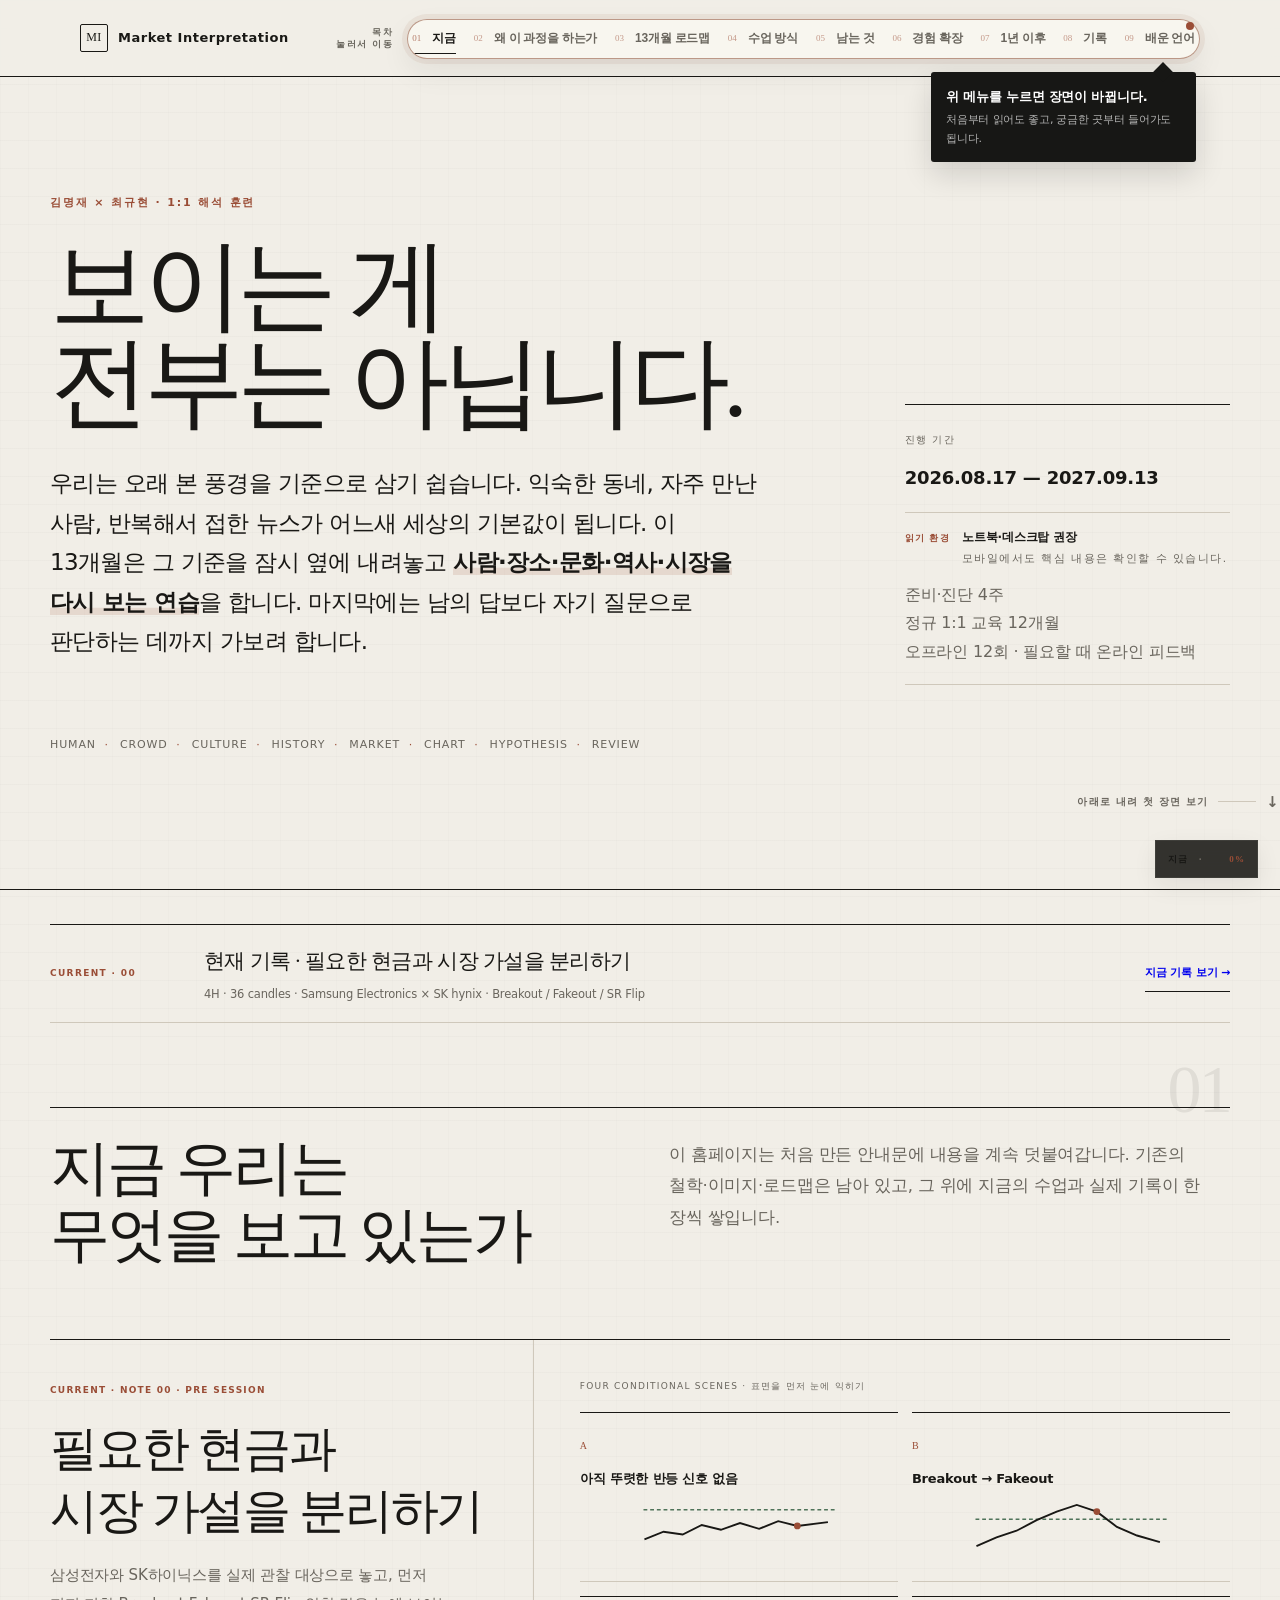
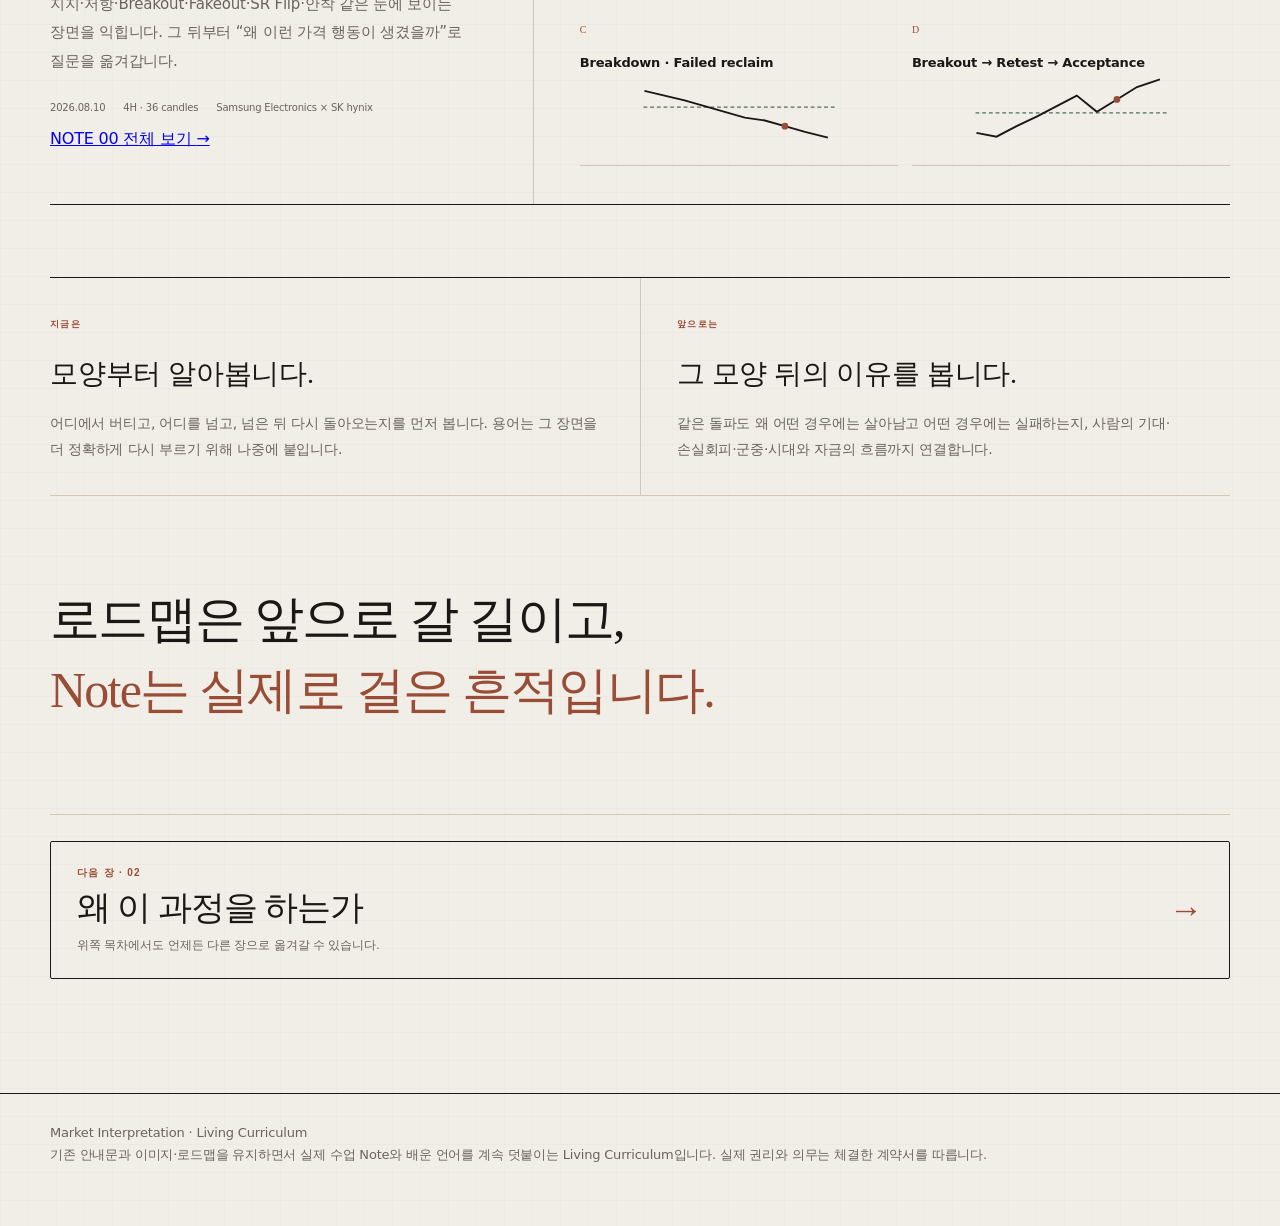
==== commit 77542b94: "Update index.html" ====
--- a/index.html
+++ b/index.html
@@ -1,940 +1,1147 @@
-<!doctype html>
-<html lang="ko">
-<head>
-<meta charset="utf-8" />
-<meta name="viewport" content="width=device-width, initial-scale=1" />
-<meta name="theme-color" content="#171713" />
-<title>Market Interpretation — 13 Month Learning Roadmap</title>
-<style>
-  :root{--bg:#f4f0e8;--paper:#fbf8f2;--ink:#1c1b18;--muted:#706c63;--line:#d9d1c3;--accent:#8a4d34;--accent-soft:#efe1d7;--deep:#171713;--ok:#50624e;--radius:22px;--shadow:0 14px 38px rgba(28,27,24,.08)}
-  *{box-sizing:border-box} html{scroll-behavior:smooth}
-  body{margin:0;background:radial-gradient(circle at 15% 0%,rgba(138,77,52,.08),transparent 26rem),var(--bg);color:var(--ink);font-family:Pretendard,"Apple SD Gothic Neo","Noto Sans KR",system-ui,-apple-system,sans-serif;line-height:1.65}
-  .wrap{width:min(1120px,calc(100% - 34px));margin:0 auto}
-  .topbar{position:sticky;top:0;z-index:50;backdrop-filter:blur(14px);background:rgba(244,240,232,.86);border-bottom:1px solid rgba(217,209,195,.75)}
-  .topbar .inner{width:min(1120px,calc(100% - 34px));margin:0 auto;height:64px;display:flex;align-items:center;justify-content:space-between;gap:16px}
-  .brand{display:flex;align-items:center;gap:10px;font-weight:750;letter-spacing:-.02em}.brandmark{width:30px;height:30px;border-radius:50%;display:grid;place-items:center;background:var(--deep);color:#fff;font-size:12px}
-  .nav{display:flex;gap:7px;overflow:auto;scrollbar-width:none}.nav::-webkit-scrollbar{display:none}.nav button{appearance:none;border:0;background:transparent;color:var(--muted);padding:9px 12px;border-radius:999px;white-space:nowrap;cursor:pointer;font-weight:650}.nav button.active{background:var(--deep);color:#fff}
-  header{padding:92px 0 54px;border-bottom:1px solid var(--line)}.eyebrow{font-size:13px;letter-spacing:.14em;text-transform:uppercase;color:var(--accent);font-weight:800}
-  h1,h2,h3,.serif{font-family:"Iowan Old Style","Noto Serif KR","Nanum Myeongjo",Georgia,serif} h1{margin:18px 0 24px;font-size:clamp(42px,7vw,86px);line-height:1.01;letter-spacing:-.055em;font-weight:650}
-  .hero-grid{display:grid;grid-template-columns:1.45fr .8fr;gap:34px;align-items:end}.lead{font-size:clamp(18px,2.2vw,25px);max-width:760px;letter-spacing:-.025em}.lead strong{color:var(--accent)}
-  .hero-note{background:var(--paper);border:1px solid var(--line);border-radius:var(--radius);padding:22px;box-shadow:var(--shadow)}.hero-note small{color:var(--muted)}.hero-note .dates{margin-top:10px;font-size:18px;font-weight:750}
-  .signal{margin:36px 0 0;padding:18px 0 0;border-top:1px solid var(--line);display:flex;gap:14px;flex-wrap:wrap;color:var(--muted);font-size:14px}.signal span{padding:7px 10px;border:1px solid var(--line);border-radius:999px;background:rgba(255,255,255,.25)}
-  main{padding:48px 0 96px}.panel{display:none}.panel.active{display:block}.section-head{display:grid;grid-template-columns:.9fr 1.1fr;gap:36px;margin:12px 0 26px}.section-head h2{font-size:clamp(31px,4.6vw,52px);line-height:1.08;margin:0;letter-spacing:-.045em}.section-head p{margin:4px 0 0;color:var(--muted);font-size:17px}
-  .notice{border:1px solid var(--line);background:var(--paper);border-radius:18px;padding:18px 20px;display:flex;gap:14px;margin:22px 0 30px}.notice .dot{width:11px;height:11px;border-radius:50%;background:var(--accent);margin-top:7px;flex:0 0 auto}
-  .timeline{position:relative;margin-top:34px}.timeline:before{content:"";position:absolute;left:31px;top:18px;bottom:18px;width:1px;background:var(--line)}.month{position:relative;padding-left:82px;margin:0 0 16px}.month-num{position:absolute;left:0;top:2px;width:62px;height:62px;border-radius:50%;border:1px solid var(--line);background:var(--paper);display:grid;place-items:center;font-family:Georgia,serif;font-size:20px;font-weight:700;z-index:2}.month.prep .month-num{background:var(--deep);color:#fff;border-color:var(--deep)}
-  .card{background:var(--paper);border:1px solid var(--line);border-radius:var(--radius);padding:22px 24px;box-shadow:0 8px 24px rgba(28,27,24,.045)}.card-head{display:flex;justify-content:space-between;gap:16px;align-items:flex-start;cursor:pointer}.phase{font-size:12px;letter-spacing:.09em;text-transform:uppercase;font-weight:800;color:var(--accent);margin-bottom:6px}.card h3{margin:0;font-size:25px;letter-spacing:-.03em}.date{color:var(--muted);font-size:13px;white-space:nowrap;margin-top:5px}.question{margin:12px 0 0;font-size:18px}.details{display:none;border-top:1px solid var(--line);margin-top:16px;padding-top:16px}.card.open .details{display:block}.detail-grid{display:grid;grid-template-columns:1fr 1fr;gap:18px}.detail-box{padding:14px 15px;border-radius:15px;background:#f3eee6}.detail-box b{display:block;margin-bottom:6px}.detail-box p{margin:0;color:var(--muted);font-size:14px}
-  .quarter{margin:24px 0 24px 82px;padding:18px 20px;border-left:3px solid var(--accent);background:var(--accent-soft);border-radius:0 16px 16px 0}.quarter strong{display:block;margin-bottom:3px}.quarter span{color:#67574f;font-size:14px}
-  .principle-grid{display:grid;grid-template-columns:repeat(3,1fr);gap:16px;margin-top:26px}.principle{min-height:190px;background:var(--paper);border:1px solid var(--line);border-radius:var(--radius);padding:22px}.principle .n{font-family:Georgia,serif;color:var(--accent);font-size:14px}.principle h3{font-size:22px;margin:18px 0 8px}.principle p{margin:0;color:var(--muted)}
-  .session{display:grid;grid-template-columns:140px 1fr;gap:0;border:1px solid var(--line);border-radius:var(--radius);overflow:hidden;background:var(--paper);margin-top:28px}.session .time{background:var(--deep);color:#fff;padding:24px 18px;font-family:Georgia,serif;font-size:29px}.steps{padding:6px 24px}.step{display:grid;grid-template-columns:105px 1fr;gap:16px;padding:17px 0;border-bottom:1px solid var(--line)}.step:last-child{border:0}.step b{font-size:13px;color:var(--accent)}.step p{margin:0}
-  .output-grid{display:grid;grid-template-columns:repeat(2,1fr);gap:16px;margin-top:26px}.output{border-radius:var(--radius);background:var(--paper);border:1px solid var(--line);padding:22px}.output small{color:var(--accent);font-weight:800}.output h3{margin:8px 0 8px;font-size:23px}.output p{margin:0;color:var(--muted)}
-  .after-grid{display:grid;grid-template-columns:1fr 1fr;gap:20px;margin-top:28px}.after{border:1px solid var(--line);border-radius:var(--radius);background:var(--paper);padding:26px}.after.dark{background:var(--deep);color:#f7f3eb;border-color:var(--deep)}.after h3{font-size:28px;margin:4px 0 12px}.after ul{padding-left:18px;margin:14px 0 0}.after li{margin:7px 0}.after.dark p,.after.dark li{color:#cfc8ba}
-  .path{display:grid;grid-template-columns:repeat(5,1fr);gap:8px;margin:28px 0 0}.path div{text-align:center;border:1px solid var(--line);padding:14px 10px;border-radius:15px;background:var(--paper);font-size:13px}.path b{display:block;font-size:16px;margin-bottom:4px}
-  .boundary{margin-top:30px;padding:22px;border:1px solid var(--line);border-radius:var(--radius);background:linear-gradient(135deg,#f6eee7,var(--paper))}.boundary h3{margin:0 0 12px;font-size:26px}.boundary .cols{display:grid;grid-template-columns:1fr 1fr;gap:18px}.yes,.no{padding:16px;border-radius:16px;background:rgba(255,255,255,.52)}.yes b{color:var(--ok)}.no b{color:var(--accent)}
-  footer{padding:36px 0 60px;color:var(--muted);border-top:1px solid var(--line);font-size:13px}.quote{font-family:Georgia,"Noto Serif KR",serif;font-size:clamp(24px,4vw,42px);line-height:1.3;letter-spacing:-.035em;margin:38px 0}.quote em{font-style:normal;color:var(--accent)}
-  .philosophy-intro{display:grid;grid-template-columns:1.08fr .92fr;gap:24px;align-items:stretch;margin:30px 0 34px}
-  .manifesto{background:var(--deep);color:#f7f3eb;border-radius:30px;padding:36px;min-height:420px;display:flex;flex-direction:column;justify-content:space-between;position:relative;overflow:hidden}
-  .manifesto:after{content:"";position:absolute;width:260px;height:260px;border:1px solid rgba(255,255,255,.11);border-radius:50%;right:-80px;top:-60px;box-shadow:0 0 0 52px rgba(255,255,255,.025),0 0 0 104px rgba(255,255,255,.018)}
-  .manifesto .kicker{color:#c99277;font-size:12px;letter-spacing:.14em;font-weight:800;position:relative;z-index:1}
-  .manifesto h2{font-size:clamp(36px,5vw,62px);line-height:1.06;letter-spacing:-.05em;margin:22px 0;position:relative;z-index:1}
-  .manifesto p{color:#d6d0c4;font-size:17px;max-width:620px;position:relative;z-index:1}
-  .manifesto .line{font-family:Georgia,"Noto Serif KR",serif;font-size:20px;color:#fff;border-top:1px solid rgba(255,255,255,.16);padding-top:20px;position:relative;z-index:1}
-  .visual-slot{border:1px solid var(--line);border-radius:30px;min-height:420px;background:linear-gradient(135deg,#e8e0d3,#f9f6f0);position:relative;overflow:hidden;display:flex;align-items:flex-end}
-  .visual-slot:before{content:"IMAGE SLOT";position:absolute;top:22px;left:22px;font-size:11px;letter-spacing:.14em;font-weight:800;color:var(--accent);border:1px solid rgba(138,77,52,.28);border-radius:999px;padding:6px 9px;background:rgba(251,248,242,.65)}
-  .visual-slot .ghost{position:absolute;inset:0;background:radial-gradient(circle at 72% 32%,rgba(255,255,255,.85),transparent 15%),linear-gradient(145deg,transparent 0 42%,rgba(28,27,24,.06) 42% 43%,transparent 43% 100%)}
-  .visual-slot .visual-copy{padding:28px;position:relative;z-index:2;background:linear-gradient(transparent,rgba(244,240,232,.95) 42%);width:100%}
-  .visual-slot h3{font-size:27px;margin:0 0 6px}.visual-slot p{margin:0;color:var(--muted);max-width:440px}
-  .story-grid{display:grid;grid-template-columns:1fr 1fr;gap:18px;margin:28px 0}
-  .story{border:1px solid var(--line);border-radius:26px;background:var(--paper);overflow:hidden}
-  .story-visual{height:240px;background:linear-gradient(145deg,#ddd2c3,#f5f0e8);position:relative;overflow:hidden}
-  .story-visual:before{content:attr(data-slot);position:absolute;left:18px;top:18px;font-size:11px;letter-spacing:.12em;font-weight:800;color:var(--accent);padding:6px 9px;border-radius:999px;background:rgba(251,248,242,.75);border:1px solid rgba(138,77,52,.25)}
-  .story-visual:after{content:"";position:absolute;inset:0;background:linear-gradient(115deg,transparent 35%,rgba(255,255,255,.52) 36% 47%,transparent 48%)}
-  .story-copy{padding:24px}.story-copy .index{font-family:Georgia,serif;color:var(--accent);font-size:13px}.story-copy h3{font-size:27px;margin:12px 0 8px}.story-copy p{color:var(--muted);margin:0}
-  .perspective-ladder{margin:34px 0;display:grid;grid-template-columns:repeat(5,1fr);gap:8px;align-items:stretch}
-  .perspective-ladder div{border:1px solid var(--line);background:var(--paper);border-radius:18px;padding:20px 16px;min-height:138px;position:relative}
-  .perspective-ladder div:after{content:"→";position:absolute;right:-12px;top:50%;transform:translateY(-50%);color:var(--accent);font-weight:800;z-index:2}
-  .perspective-ladder div:last-child:after{display:none}.perspective-ladder small{display:block;color:var(--accent);font-weight:800;margin-bottom:8px}.perspective-ladder b{display:block;font-size:18px;margin-bottom:5px}.perspective-ladder span{color:var(--muted);font-size:13px}
-  .field-note{margin-top:28px;border-radius:26px;padding:28px;background:#e8e3d9;border:1px solid var(--line);display:grid;grid-template-columns:.8fr 1.2fr;gap:26px;align-items:center}
-  .field-note h3{font-size:32px;margin:0}.field-note p{margin:0;color:var(--muted)}
-  .field-tags{display:flex;gap:8px;flex-wrap:wrap;margin-top:14px}.field-tags span{font-size:12px;padding:7px 10px;border-radius:999px;background:var(--paper);border:1px solid var(--line)}
-  .philosophy-end{margin:54px 0 8px;text-align:center;padding:50px 20px;border-top:1px solid var(--line);border-bottom:1px solid var(--line)}
-  .philosophy-end p{font-family:Georgia,"Noto Serif KR",serif;font-size:clamp(29px,4.6vw,50px);line-height:1.24;letter-spacing:-.04em;margin:0 auto;max-width:900px}.philosophy-end em{font-style:normal;color:var(--accent)}
-
-  /* v3 — visual narrative */
-  .visual-slot{min-height:520px;background:#1d1c19;isolation:isolate}
-  .visual-slot:before{content:"01 · SURFACE";z-index:3;color:#fff;border-color:rgba(255,255,255,.28);background:rgba(18,18,16,.35);backdrop-filter:blur(8px)}
-  .visual-slot .hero-photo{position:absolute;inset:0;width:100%;height:100%;object-fit:cover;object-position:center 44%;filter:saturate(.78) contrast(.96) brightness(.88);transform:scale(1.015)}
-  .visual-slot:after{content:"";position:absolute;inset:0;background:linear-gradient(180deg,rgba(14,14,12,.06) 25%,rgba(14,14,12,.12) 50%,rgba(14,14,12,.84) 100%);z-index:1}
-  .visual-slot .ghost{display:none}
-  .visual-slot .visual-copy{color:#fff;background:none;padding:30px;z-index:2}
-  .visual-slot .visual-copy h3{color:#fff}
-  .visual-slot .visual-copy p{color:rgba(255,255,255,.78)}
-
-  .story-grid{display:block;margin:34px 0}
-  .story{display:grid;grid-template-columns:minmax(0,1.08fr) minmax(330px,.92fr);min-height:430px;margin:0 0 22px;border-radius:30px;box-shadow:0 10px 34px rgba(28,27,24,.045)}
-  .story.reverse{grid-template-columns:minmax(330px,.92fr) minmax(0,1.08fr)}
-  .story.reverse .story-visual{order:2}
-  .story.reverse .story-copy{order:1}
-  .story-visual{height:auto;min-height:430px;background:#ddd2c3;position:relative;overflow:hidden}
-  .story-visual:before{z-index:3;color:#fff;border-color:rgba(255,255,255,.32);background:rgba(20,18,16,.30);backdrop-filter:blur(8px)}
-  .story-visual:after{content:"";position:absolute;inset:0;background:linear-gradient(180deg,rgba(20,20,17,.02),rgba(20,20,17,.22));z-index:1}
-  .story-photo{position:absolute;inset:0;width:100%;height:100%;object-fit:cover;z-index:0;transition:transform .8s cubic-bezier(.2,.7,.2,1),filter .6s ease}
-  .story:hover .story-photo{transform:scale(1.025)}
-  .story-copy{padding:38px 36px;display:flex;flex-direction:column;justify-content:center}
-  .story-copy .index{font-size:11px;letter-spacing:.14em;font-weight:850;color:var(--accent);margin-bottom:18px}
-  .story-copy h3{font-size:clamp(27px,3.2vw,39px);line-height:1.18;margin:0 0 17px;letter-spacing:-.035em}
-  .story-copy p{font-size:16px;color:var(--muted);margin:0}
-  .story[data-scene="place"] .story-photo{object-position:center 52%}
-  .story[data-scene="movement"] .story-photo{object-position:center 46%}
-  .story[data-scene="crowd"] .story-photo{object-position:center 43%}
-  .story[data-scene="trace"] .story-photo{object-position:center 48%}
-  .image-thought{position:absolute;right:18px;bottom:18px;z-index:3;max-width:70%;padding:9px 12px;border-radius:13px;color:#fff;background:rgba(18,17,15,.42);backdrop-filter:blur(9px);font-family:Georgia,"Noto Serif KR",serif;font-size:13px;line-height:1.45;border:1px solid rgba(255,255,255,.14)}
-  .field-note{margin-top:34px}
-
-  @media(max-width:820px){
-    .story,.story.reverse{grid-template-columns:1fr;min-height:0}
-    .story.reverse .story-visual,.story.reverse .story-copy{order:initial}
-    .story-visual{min-height:420px}
-    .story-copy{padding:28px 24px 30px}
-  }
-  @media(max-width:560px){
-    .visual-slot{min-height:480px}
-    .story-visual{min-height:390px}
-    .story[data-scene="place"] .story-visual,.story[data-scene="trace"] .story-visual{min-height:280px}
-    .image-thought{max-width:82%;font-size:12px}
-  }
-
-  @media(max-width:820px){.hero-grid,.section-head,.after-grid,.philosophy-intro,.field-note{grid-template-columns:1fr}.story-grid{grid-template-columns:1fr}.perspective-ladder{grid-template-columns:1fr 1fr}.perspective-ladder div:after{display:none}header{padding-top:58px}.hero-grid{gap:22px}.principle-grid{grid-template-columns:1fr}.output-grid{grid-template-columns:1fr}.session{grid-template-columns:1fr}.session .time{font-size:22px}.step{grid-template-columns:82px 1fr}.path{grid-template-columns:1fr 1fr}.detail-grid,.boundary .cols{grid-template-columns:1fr}}
-  @media(max-width:560px){.perspective-ladder{grid-template-columns:1fr}.manifesto{padding:26px;min-height:390px}.visual-slot{min-height:360px}.story-visual{height:210px}.topbar .inner{height:auto;min-height:62px;align-items:flex-start;padding:12px 0;flex-direction:column}.nav{width:100%}h1{font-size:46px}.month{padding-left:58px}.timeline:before{left:21px}.month-num{width:44px;height:44px;font-size:15px}.quarter{margin-left:58px}.card{padding:18px}.card-head{display:block}.date{margin-top:6px}.path{grid-template-columns:1fr}}
-  @media print{.topbar{display:none}body{background:#fff}header{padding-top:40px}.panel{display:block!important;page-break-before:always}.panel:first-of-type{page-break-before:auto}.card,.principle,.output,.after,.boundary{box-shadow:none;break-inside:avoid}.details{display:block!important}}
-
-
-  /* v4 — alignment, navigation affordance, focused reading */
-  h1,h2,h3,.serif{word-break:keep-all;text-wrap:balance}
-  p,li,.lead,.question,.story-copy p,.manifesto p{word-break:keep-all;text-wrap:pretty}
-  .section-head{align-items:start}
-  .section-head h2{max-width:560px}
-  .section-head p{max-width:660px;justify-self:end}
-  .story-copy p{max-width:42em}
-
-  .topbar{transition:box-shadow .3s ease,background .3s ease}
-  .topbar.scrolled{box-shadow:0 10px 30px rgba(28,27,24,.07);background:rgba(244,240,232,.95)}
-  .topbar .inner{height:74px}
-  .brand{flex:0 0 auto;white-space:nowrap}
-  .nav-zone{position:relative;display:flex;align-items:center;gap:10px;margin-left:auto;min-width:0}
-  .nav-kicker{font-size:9px;line-height:1.15;letter-spacing:.14em;font-weight:850;color:var(--muted);text-align:right;white-space:nowrap}
-  .nav{align-items:center;gap:2px;padding:4px;border:1px solid rgba(112,108,99,.22);border-radius:999px;background:rgba(251,248,242,.72);box-shadow:0 4px 18px rgba(28,27,24,.035);transition:box-shadow .28s ease,border-color .28s ease,transform .28s ease}
-  .nav button{display:flex;align-items:center;gap:6px;padding:9px 10px;line-height:1.1;font-size:12px;letter-spacing:-.02em;transition:background .22s ease,color .22s ease,transform .22s ease}
-  .nav button:hover{background:rgba(28,27,24,.065);color:var(--ink)}
-  .nav button.active:hover{background:var(--deep);color:#fff}
-  .nav-no{font-family:Georgia,serif;font-size:9px;opacity:.55;letter-spacing:0}
-  .nav button.active .nav-no{opacity:.72}
-  .nav-zone.attention .nav{border-color:rgba(138,77,52,.55);box-shadow:0 0 0 5px rgba(138,77,52,.08),0 12px 30px rgba(28,27,24,.08);transform:translateY(1px)}
-  .nav-zone.attention:after{content:"";position:absolute;right:6px;top:4px;width:8px;height:8px;border-radius:50%;background:var(--accent);box-shadow:0 0 0 0 rgba(138,77,52,.36);animation:navPulse 1.7s infinite;z-index:5}
-  @keyframes navPulse{0%{box-shadow:0 0 0 0 rgba(138,77,52,.36)}70%{box-shadow:0 0 0 10px rgba(138,77,52,0)}100%{box-shadow:0 0 0 0 rgba(138,77,52,0)}}
-  .nav-hint{position:absolute;right:4px;top:calc(100% + 14px);width:265px;padding:13px 15px;border-radius:15px;background:var(--deep);color:#fff;box-shadow:0 16px 36px rgba(28,27,24,.18);opacity:0;transform:translateY(-6px);pointer-events:none;transition:opacity .3s ease,transform .3s ease;z-index:80}
-  .nav-hint:before{content:"";position:absolute;right:26px;top:-7px;width:14px;height:14px;background:var(--deep);transform:rotate(45deg)}
-  .nav-hint strong,.nav-hint span{position:relative;z-index:1;display:block}
-  .nav-hint strong{font-size:13px;margin-bottom:2px}
-  .nav-hint span{font-size:11px;color:rgba(255,255,255,.68)}
-  .nav-zone.attention .nav-hint{opacity:1;transform:none}
-
-  .reading-progress{position:absolute;left:0;right:0;bottom:-1px;height:2px;background:transparent;overflow:hidden;pointer-events:none}
-  .reading-progress span{display:block;width:0;height:100%;background:var(--accent);transition:width .08s linear}
-
-  .scroll-cue{margin-top:34px;display:flex;align-items:center;justify-content:flex-end;gap:10px;color:var(--muted);font-size:11px;letter-spacing:.08em;font-weight:750;cursor:pointer;user-select:none}
-  .scroll-cue .scroll-line{width:38px;height:1px;background:var(--line);position:relative;overflow:hidden}
-  .scroll-cue .scroll-line:after{content:"";position:absolute;left:-100%;top:0;width:100%;height:1px;background:var(--accent);animation:scrollLine 2.3s ease-in-out infinite}
-  .scroll-cue .arrow{font-size:15px;animation:scrollArrow 1.8s ease-in-out infinite}
-  @keyframes scrollLine{0%{left:-100%}55%,100%{left:100%}}
-  @keyframes scrollArrow{0%,100%{transform:translateY(-2px)}50%{transform:translateY(3px)}}
-
-  .reveal-item{opacity:0;transform:translateY(28px);filter:blur(1.5px);transition:opacity .72s cubic-bezier(.2,.7,.2,1),transform .72s cubic-bezier(.2,.7,.2,1),filter .72s ease}
-  .reveal-item.is-visible{opacity:1;transform:none;filter:none}
-  @media(prefers-reduced-motion:reduce){.reveal-item{opacity:1;transform:none;filter:none;transition:none}.nav-zone.attention:after,.scroll-cue .arrow,.scroll-cue .scroll-line:after{animation:none}}
-
-  .chapter-meter{position:fixed;right:22px;bottom:22px;z-index:45;display:flex;align-items:center;gap:10px;padding:10px 12px;border:1px solid rgba(112,108,99,.22);border-radius:999px;background:rgba(251,248,242,.88);backdrop-filter:blur(12px);box-shadow:0 8px 24px rgba(28,27,24,.07);color:var(--muted);font-size:10px;letter-spacing:.1em;font-weight:800;transition:opacity .3s ease,transform .3s ease}
-  .chapter-meter .chapter-name{color:var(--ink)}
-  .chapter-meter .chapter-percent{font-family:Georgia,serif;color:var(--accent);min-width:32px;text-align:right}
-
-  .next-chapter{margin:62px 0 18px;padding-top:26px;border-top:1px solid var(--line)}
-  .next-chapter button{width:100%;appearance:none;border:1px solid var(--line);background:var(--paper);border-radius:24px;padding:24px 26px;display:flex;align-items:center;justify-content:space-between;gap:20px;text-align:left;color:var(--ink);cursor:pointer;box-shadow:0 10px 28px rgba(28,27,24,.04);transition:transform .25s ease,border-color .25s ease,box-shadow .25s ease}
-  .next-chapter button:hover{transform:translateY(-2px);border-color:rgba(138,77,52,.38);box-shadow:0 16px 36px rgba(28,27,24,.08)}
-  .next-chapter .next-meta{display:block;font-size:10px;letter-spacing:.13em;color:var(--accent);font-weight:850;margin-bottom:5px}
-  .next-chapter .next-title{display:block;font-family:Georgia,"Noto Serif KR",serif;font-size:clamp(23px,3vw,34px);letter-spacing:-.03em}
-  .next-chapter .next-help{display:block;font-size:12px;color:var(--muted);margin-top:6px}
-  .next-chapter .next-arrow{font-family:Georgia,serif;font-size:34px;color:var(--accent);flex:0 0 auto}
-
-  /* More breathing room between reading scenes */
-  #philosophy .story{margin-bottom:34px}
-  #philosophy .story-grid{margin-top:42px}
-  #philosophy .perspective-ladder{margin-top:48px;margin-bottom:48px}
-  #roadmap .month{margin-bottom:20px}
-  #method .principle-grid,#outputs .output-grid,#after .after-grid{margin-top:34px}
-
-  @media(max-width:980px){
-    .nav-kicker{display:none}
-    .nav button{padding:9px 9px;font-size:11px}
-    .nav-hint{right:0}
-  }
-  @media(max-width:820px){
-    .topbar .inner{height:auto;min-height:70px;padding:10px 0;align-items:flex-start;flex-direction:column}
-    .nav-zone{width:100%;margin-left:0}
-    .nav{width:100%;overflow-x:auto;justify-content:flex-start;scrollbar-width:none}
-    .nav::-webkit-scrollbar{display:none}
-    .nav-hint{right:8px;top:calc(100% + 10px)}
-    .chapter-meter{display:none}
-    .section-head p{justify-self:start;max-width:none}
-  }
-  @media(max-width:560px){
-    .topbar .inner{padding:10px 0 9px}
-    .brand{font-size:13px}
-    .nav button{font-size:10.5px;padding:8px 9px}
-    .nav-no{display:none}
-    .nav-hint{width:min(250px,calc(100vw - 44px));font-size:11px}
-    .scroll-cue{justify-content:flex-start;margin-top:26px}
-    .next-chapter{margin-top:48px}
-    .next-chapter button{padding:20px}
-  }
-
-
-/* v5 — editorial / Korean field-note direction */
-:root{
-  --bg:#f1eee7; --paper:#f7f4ed; --ink:#191815; --muted:#69655d;
-  --line:#cfc8bb; --accent:#9a4d36; --accent-soft:#eadfd4; --deep:#171715;
-  --radius:6px; --shadow:none;
-}
-body{
-  background-color:var(--bg);
-  background-image:linear-gradient(rgba(25,24,21,.018) 1px,transparent 1px),linear-gradient(90deg,rgba(25,24,21,.012) 1px,transparent 1px);
-  background-size:28px 28px;
-  font-family:Pretendard,"Apple SD Gothic Neo","Noto Sans KR","Malgun Gothic",system-ui,-apple-system,sans-serif;
-  line-height:1.78;
-  letter-spacing:-.012em;
-}
-h1,h2,h3,.serif,.quote,.philosophy-end p{
-  font-family:"KoPub Batang","Noto Serif KR","Nanum Myeongjo",Batang,Georgia,serif;
-  font-weight:500;
-}
-.wrap{width:min(1180px,calc(100% - 52px))}
-.topbar{background:rgba(241,238,231,.94);backdrop-filter:blur(12px);border-bottom:1px solid var(--ink)}
-.topbar .inner{height:76px}
-.brand{font-size:13px;letter-spacing:.04em;text-transform:none}
-.brandmark{width:28px;height:28px;border-radius:2px;background:transparent;color:var(--ink);border:1px solid var(--ink);font-family:Georgia,serif;font-weight:500}
-.nav-zone{gap:14px}
-.nav-kicker{font-size:9px;line-height:1.35;letter-spacing:.16em;color:var(--muted);text-transform:none}
-.nav{gap:18px}
-.nav button{border-radius:0;padding:8px 0 7px;background:transparent!important;border-bottom:1px solid transparent;font-size:12px;font-weight:600;color:var(--muted)}
-.nav button:hover{color:var(--ink);border-bottom-color:var(--line)}
-.nav button.active{color:var(--ink);border-bottom-color:var(--ink);box-shadow:none}
-.nav-no{font-family:Georgia,serif;font-weight:400;color:var(--accent);margin-right:5px}
-.nav-hint{border-radius:3px;background:var(--deep);box-shadow:0 12px 30px rgba(0,0,0,.14)}
-.reading-progress{height:2px;background:transparent}.reading-progress span{background:var(--accent)}
-header{padding:116px 0 74px;border-bottom:1px solid var(--ink)}
-.eyebrow{font-size:11px;letter-spacing:.17em;color:var(--accent);font-weight:700}
-h1{font-size:clamp(52px,7.8vw,104px);line-height:.98;letter-spacing:-.065em;margin:24px 0 32px;max-width:8.6em}
-.hero-grid{grid-template-columns:1.5fr .62fr;gap:68px;align-items:end}
-.lead{font-size:clamp(18px,2vw,23px);line-height:1.72;max-width:720px;letter-spacing:-.028em}
-.lead strong{font-weight:600;color:var(--ink);box-shadow:inset 0 -.32em 0 rgba(154,77,54,.14)}
-.hero-note{border:0;border-top:1px solid var(--ink);border-bottom:1px solid var(--line);border-radius:0;background:transparent;padding:19px 0 18px;box-shadow:none}
-.hero-note small{font-size:10px;letter-spacing:.14em;text-transform:uppercase}
-.signal{gap:0;border-top:0;margin-top:50px;padding-top:0;font-size:11px;letter-spacing:.08em}
-.signal span{border:0;border-radius:0;background:transparent;padding:0 12px 0 0;margin-right:12px;position:relative}
-.signal span:not(:last-child):after{content:"·";position:absolute;right:-1px;color:var(--accent)}
-.scroll-cue{font-size:10px;letter-spacing:.12em;color:var(--muted)}
-main{padding-top:72px}
-.panel>.section-head{position:relative;border-top:1px solid var(--ink);padding-top:27px;margin-bottom:62px;grid-template-columns:.9fr 1fr;gap:72px}
-.panel>.section-head:before{position:absolute;right:0;top:-53px;font-family:Georgia,serif;font-size:68px;line-height:1;color:rgba(25,24,21,.08);letter-spacing:-.04em}
-#philosophy>.section-head:before{content:"01"} #roadmap>.section-head:before{content:"02"} #method>.section-head:before{content:"03"} #outputs>.section-head:before{content:"04"} #after>.section-head:before{content:"05"}
-.section-head h2{font-size:clamp(36px,4.8vw,60px);line-height:1.12;letter-spacing:-.05em}
-.section-head p{font-size:16px;line-height:1.82;max-width:36em}
-.manifesto{border-radius:2px;padding:52px 48px;min-height:500px;background:#181715}
-.manifesto:after{display:none}.manifesto .kicker{font-size:10px;letter-spacing:.16em}.manifesto h2{font-size:clamp(40px,5vw,66px);line-height:1.08}.manifesto p{font-size:16px;line-height:1.82;max-width:34em}.manifesto .line{font-size:18px;line-height:1.65}
-.visual-slot{border-radius:2px;border:0;min-height:500px;background:#d8d2c8}
-.visual-slot:before{border-radius:0;background:rgba(247,244,237,.86);font-size:9px;letter-spacing:.16em}
-.story-grid{gap:72px 22px;margin-top:84px}
-.story{border:0;border-top:1px solid var(--line);border-radius:0;background:transparent;overflow:visible}
-.story-visual{height:clamp(280px,38vw,520px);background:#ded8ce;border-radius:2px;overflow:hidden;margin-top:18px}
-.story-visual img{filter:saturate(.78) contrast(.96);transition:filter .5s ease,transform .7s ease}
-.story:hover .story-visual img{filter:saturate(.92) contrast(1);transform:scale(1.01)}
-.image-thought{left:0;right:auto;bottom:-38px;max-width:92%;padding:8px 0;border-radius:0;color:var(--muted);background:transparent;backdrop-filter:none;border:0;font-family:Pretendard,"Apple SD Gothic Neo",sans-serif;font-size:12px;line-height:1.55}
-.story-copy{padding:60px 8px 4px 0;justify-content:flex-start}
-.story-copy .index{font-family:Georgia,serif;font-size:10px;letter-spacing:.15em;margin-bottom:15px}
-.story-copy h3{font-size:clamp(28px,3.3vw,42px);line-height:1.22;margin-bottom:18px;max-width:12em}
-.story-copy p{font-size:15.5px;line-height:1.86;max-width:33em}
-.perspective-ladder{gap:0;border-top:1px solid var(--ink);border-bottom:1px solid var(--ink);margin-top:96px!important;margin-bottom:82px!important}
-.perspective-ladder div{border:0;border-right:1px solid var(--line);border-radius:0;background:transparent;min-height:156px;padding:24px 18px}
-.perspective-ladder div:last-child{border-right:0}.perspective-ladder div:after{display:none}
-.perspective-ladder small{font-size:9px;letter-spacing:.14em}.perspective-ladder b{font-family:"KoPub Batang","Noto Serif KR",Batang,serif;font-size:20px;font-weight:500}.perspective-ladder span{font-size:12px;line-height:1.6}
-.field-note{border-radius:2px;border:1px solid var(--ink);background:transparent;padding:36px;gap:46px}.field-note h3{font-size:36px}.field-note p{font-size:15px;line-height:1.8}
-.philosophy-end{margin-top:100px;padding:76px 20px;border-color:var(--ink)}
-.philosophy-end p{font-size:clamp(32px,4.8vw,58px);line-height:1.35;max-width:16em}.philosophy-end em{color:var(--accent)}
-.notice{border-radius:2px;background:transparent;border:1px solid var(--line);padding:22px 24px;box-shadow:none}
-.timeline:before{background:var(--ink);opacity:.3}
-.month{margin-bottom:28px}
-.month-num{width:52px;height:52px;border-radius:50%;background:var(--bg);border:1px solid var(--ink);font-size:16px;font-weight:400}
-.month.prep .month-num{background:var(--ink)}
-.card{border-radius:2px;background:rgba(247,244,237,.52);border:1px solid var(--line);box-shadow:none;padding:26px 28px}
-.card:hover{border-color:#a8a095}.phase{font-size:11px;letter-spacing:.08em}.phase small{font-size:8px;letter-spacing:.12em;color:var(--muted);margin-left:6px;font-weight:500}.card h3{font-size:26px;font-weight:500}.question{font-size:17px;line-height:1.7}.detail-box{border-radius:2px;background:transparent;border-left:1px solid var(--line);padding:8px 16px}.quarter{border-radius:0;background:transparent;border-left:2px solid var(--accent);padding:18px 22px;margin-top:38px;margin-bottom:38px}.quarter strong{font-family:"KoPub Batang","Noto Serif KR",Batang,serif;font-weight:500;font-size:19px}
-.session{border-radius:2px;border-color:var(--ink);background:transparent}.session .time{background:var(--ink);font-weight:400}.step{border-bottom-color:var(--line);padding:21px 0}.step p{line-height:1.7}
-.principle-grid,.output-grid,.after-grid{gap:0;border-top:1px solid var(--ink);border-bottom:1px solid var(--ink)}
-.principle,.output,.after{border:0;border-right:1px solid var(--line);border-radius:0;background:transparent;min-height:220px;padding:28px}.principle:last-child,.output:nth-child(2n),.after:last-child{border-right:0}.principle h3,.output h3,.after h3{font-weight:500}.principle p,.output p,.after p,.after li{line-height:1.75}
-.output-grid{grid-template-columns:repeat(2,1fr)}
-.after.dark{background:var(--ink);border:0}.after.dark+.after{border-left:0}
-.boundary{border-radius:2px;background:transparent;border:1px solid var(--ink);padding:26px}.yes,.no{border-radius:0;background:transparent;border-top:1px solid var(--line)}
-.path{gap:0;border-top:1px solid var(--ink);border-bottom:1px solid var(--ink)}.path div{border:0;border-right:1px solid var(--line);border-radius:0;background:transparent;padding:20px 8px}.path div:last-child{border-right:0}
-.quote{font-size:clamp(28px,4.1vw,50px);line-height:1.42;margin:88px 0;max-width:18em}.quote em{color:var(--accent)}
-.next-chapter button{border-radius:2px;border:1px solid var(--ink);background:transparent;color:var(--ink);box-shadow:none}.next-chapter button:hover{background:var(--ink);color:var(--bg)}
-.next-meta{font-size:9px;letter-spacing:.16em}.next-title{font-family:"KoPub Batang","Noto Serif KR",Batang,serif;font-weight:500}.next-help{font-size:11px}
-.chapter-meter{border-radius:0;background:rgba(25,24,21,.88);font-size:9px;letter-spacing:.12em}
-footer{border-top:1px solid var(--ink);padding-top:28px;line-height:1.7}
-.reveal-item{transform:translateY(26px);transition-duration:.7s}
-@media(max-width:820px){
-  .wrap{width:min(100% - 32px,1180px)} .topbar .inner{height:auto;padding:12px 0;gap:10px}
-  .nav-zone{width:100%;align-items:flex-start}.nav-kicker{display:none}.nav{gap:16px;padding-bottom:3px}.nav button{font-size:11px}
-  header{padding:74px 0 48px}.hero-grid{grid-template-columns:1fr;gap:36px}.hero-note{max-width:400px}.signal{line-height:2}
-  .panel>.section-head{grid-template-columns:1fr;gap:20px;margin-bottom:44px}.panel>.section-head:before{top:-38px;font-size:48px}
-  .philosophy-intro{grid-template-columns:1fr;gap:14px}.manifesto,.visual-slot{min-height:430px}.manifesto{padding:36px 28px}
-  .story-grid{grid-template-columns:1fr;gap:72px;margin-top:62px}.story.reverse .story-visual,.story.reverse .story-copy{order:initial}.story-copy{padding-top:52px}.story-visual{height:min(82vw,500px)}
-  .perspective-ladder{grid-template-columns:1fr}.perspective-ladder div{border-right:0;border-bottom:1px solid var(--line);min-height:auto}.perspective-ladder div:last-child{border-bottom:0}
-  .field-note{grid-template-columns:1fr}.principle-grid,.output-grid,.after-grid{grid-template-columns:1fr}.principle,.output,.after{border-right:0;border-bottom:1px solid var(--line)}.principle:last-child,.output:last-child,.after:last-child{border-bottom:0}
-  .path{grid-template-columns:1fr}.path div{border-right:0;border-bottom:1px solid var(--line)}.path div:last-child{border-bottom:0}
-}
-@media(max-width:560px){
-  h1{font-size:48px}.lead{font-size:17px}.nav-no{display:inline}.nav{overflow-x:auto;width:100%;scroll-snap-type:x proximity}.nav button{scroll-snap-align:start;flex:0 0 auto}
-  .image-thought{position:static;max-width:100%;padding-top:10px}.story-visual{overflow:visible;margin-bottom:0}.story-copy{padding-top:34px}.month{padding-left:56px}.timeline:before{left:21px}.month-num{width:44px;height:44px}
-  .card{padding:20px}.question{font-size:16px}.quote{margin:64px 0}.philosophy-end{padding:56px 8px}
-}
-
-
-/* v6 — readability / desktop-first reading rhythm */
-.reading-mode{
-  margin-top:18px;padding-top:14px;border-top:1px solid var(--line);
-  display:grid;grid-template-columns:auto 1fr;column-gap:12px;row-gap:2px;align-items:baseline;
-}
-.reading-mode>span{
-  grid-row:1 / span 2;font-size:9px;letter-spacing:.13em;color:var(--accent);font-weight:700;
-}
-.reading-mode strong{font-size:12px;font-weight:650;letter-spacing:-.01em}
-.reading-mode small{font-size:10.5px;color:var(--muted);line-height:1.5}
-
-.roadmap-guide{
-  max-width:980px;margin:0 auto 18px;padding:0 0 10px 82px;
-  display:flex;align-items:center;gap:8px;color:var(--muted);
-  font-size:10.5px;letter-spacing:.02em;
-}
-.roadmap-guide-icon{
-  color:var(--accent);font-family:Georgia,serif;font-size:15px;line-height:1;
-}
-
-.month-meta{
-  flex:0 0 auto;min-width:118px;display:flex;flex-direction:column;
-  align-items:flex-end;gap:15px;
-}
-.month-action{
-  display:flex;align-items:center;gap:7px;padding-top:8px;border-top:1px solid var(--line);
-  color:var(--accent);font-size:9.5px;letter-spacing:.06em;white-space:nowrap;
-  transition:color .2s ease,border-color .2s ease;
-}
-.month-action-icon{
-  display:inline-block;font-family:Georgia,serif;font-size:13px;
-  transition:transform .25s ease;
-}
-.card.open .month-action-icon{transform:rotate(180deg)}
-.card-head:hover .month-action,.card-head:focus-visible .month-action{
-  color:var(--ink);border-color:var(--ink);
-}
-.card-head:focus-visible{
-  outline:1px solid var(--accent);outline-offset:7px;
-}
-
-/* Long-form reading widths */
-#roadmap .timeline,
-#roadmap > .notice,
-#roadmap > .quote{
-  max-width:980px;margin-left:auto;margin-right:auto;
-}
-#roadmap > .quote{max-width:760px}
-
-/* Give images and copy separate "rooms" instead of making them compete. */
-#philosophy .story{
-  column-gap:clamp(54px,6vw,92px);
-  margin-bottom:96px;
-  align-items:start;
-}
-#philosophy .story-grid{margin-top:94px}
-#philosophy .story-visual{
-  margin-top:30px;
-}
-#philosophy .story-copy{
-  padding-top:82px;
-  padding-right:14px;
-}
-#philosophy .story.reverse .story-copy{
-  padding-left:14px;padding-right:0;
-}
-#philosophy .story-copy p{
-  font-size:16.5px;
-  line-height:1.94;
-  max-width:31em;
-}
-#philosophy .image-thought{
-  bottom:-44px;
-  line-height:1.7;
-}
-
-/* More comfortable reading measure and hierarchy on laptop / desktop */
-.section-head p{
-  font-size:16.5px;
-  line-height:1.9;
-  max-width:34em;
-}
-.manifesto p{font-size:16.5px;line-height:1.92}
-.field-note p{font-size:16px;line-height:1.9}
-.card h3{line-height:1.34}
-.question{font-size:17.5px;line-height:1.78;max-width:46em}
-.details{margin-top:22px;padding-top:20px}
-.detail-box p{font-size:14.5px;line-height:1.75}
-.quarter{margin-top:44px;margin-bottom:44px}
-.step p,.principle p,.output p,.after p,.after li{line-height:1.82}
-
-/* Slightly calmer vertical rhythm between large sections */
-#method .session{margin-top:42px}
-#method .principle-grid,
-#outputs .output-grid,
-#after .after-grid{margin-top:42px}
-.boundary{margin-top:48px}
-
-@media(min-width:1024px){
-  #roadmap .card{padding:30px 34px}
-  #roadmap .month{margin-bottom:32px}
-  #roadmap .timeline:before{left:31px}
-  .panel>.section-head{padding-bottom:8px}
-}
-
-@media(max-width:820px){
-  .reading-mode{max-width:390px}
-  .roadmap-guide{padding-left:58px;margin-bottom:14px}
-  #philosophy .story{
-    column-gap:0;margin-bottom:78px;
-  }
-  #philosophy .story-visual{margin-top:20px}
-  #philosophy .story-copy{
-    padding:58px 4px 0;
-  }
-  #philosophy .story.reverse .story-copy{
-    padding-left:4px;padding-right:4px;
-  }
-  #philosophy .story-copy p{
-    max-width:none;font-size:16px;line-height:1.9;
-  }
-}
-
-@media(max-width:560px){
-  .reading-mode{
-    grid-template-columns:1fr;gap:3px;padding-top:12px;
-  }
-  .reading-mode>span{grid-row:auto}
-  .roadmap-guide{
-    padding-left:56px;font-size:10px;line-height:1.5;
-  }
-  .card-head{display:block}
-  .month-meta{
-    width:100%;min-width:0;align-items:flex-start;gap:9px;margin-top:15px;
-  }
-  .month-action{
-    width:100%;justify-content:space-between;padding-top:9px;
-  }
-  #philosophy .story-copy{padding-top:52px}
-  #philosophy .story{margin-bottom:68px}
-  .section-head p{font-size:15.5px;line-height:1.86}
-  .question{font-size:16px;line-height:1.75}
-}
-
-
-/* v7 — experience reinvestment / optional expansion */
-.expansion-cue{
-  width:100%;margin-top:18px;padding:15px 0 2px;border:0;border-top:1px solid var(--line);
-  background:transparent;color:var(--ink);display:grid;
-  grid-template-columns:145px 1fr auto;column-gap:18px;row-gap:4px;align-items:center;
-  text-align:left;cursor:pointer;font:inherit;
-}
-.expansion-cue-kicker{
-  grid-row:1 / span 2;font-size:9px;letter-spacing:.13em;color:var(--accent);font-weight:750;
-}
-.expansion-cue-main{font-size:13.5px;line-height:1.55;font-weight:650}
-.expansion-cue-sub{font-size:10.5px;color:var(--muted);line-height:1.5}
-.expansion-cue-arrow{
-  grid-column:3;grid-row:1 / span 2;font-family:Georgia,serif;color:var(--accent);
-  font-size:18px;transition:transform .2s ease;
-}
-.expansion-cue:hover .expansion-cue-arrow{transform:translateX(5px)}
-.expansion-cue:hover .expansion-cue-main{text-decoration:underline;text-underline-offset:4px}
-
-.experience-thesis{
-  max-width:860px;margin:56px auto 80px;padding:38px 0;
-  border-top:1px solid var(--ink);border-bottom:1px solid var(--line);
-}
-.experience-kicker{font-size:9px;letter-spacing:.16em;color:var(--accent);font-weight:800;margin-bottom:16px}
-.experience-lead{
-  font-family:"Iowan Old Style","Noto Serif KR","Nanum Myeongjo",Georgia,serif;
-  font-size:clamp(27px,3.4vw,43px);line-height:1.35;letter-spacing:-.035em;margin:0 0 26px;
-}
-.experience-thesis>p:not(.experience-lead):not(.experience-note){
-  max-width:42em;font-size:16.5px;line-height:1.92;margin:0 0 18px;color:var(--ink);
-}
-.experience-note{
-  max-width:54em;margin:28px 0 0;padding:16px 18px;border-left:2px solid var(--accent);
-  color:var(--muted);font-size:12.5px;line-height:1.75;background:rgba(255,255,255,.25);
-}
-.reinvestment-loop{
-  display:grid;grid-template-columns:1fr auto 1fr auto 1fr auto 1fr auto 1fr;
-  gap:12px;align-items:stretch;margin:0 0 98px;
-}
-.loop-step{padding:22px 18px;border-top:1px solid var(--ink);border-bottom:1px solid var(--line)}
-.loop-step span{font-family:Georgia,serif;color:var(--accent);font-size:11px}
-.loop-step b{display:block;margin:20px 0 8px;font-size:17px}
-.loop-step p{margin:0;color:var(--muted);font-size:12px;line-height:1.65}
-.loop-arrow{display:grid;place-items:center;color:var(--accent);font-family:Georgia,serif}
-.experience-stage-grid{
-  display:grid;grid-template-columns:repeat(3,1fr);gap:22px;margin:0 0 96px;
-}
-.experience-stage{
-  padding:28px 26px 24px;border-top:2px solid var(--ink);border-bottom:1px solid var(--line);
-  background:rgba(251,248,242,.48);
-}
-.experience-stage-no{font-family:Georgia,serif;font-size:12px;color:var(--accent)}
-.experience-stage-type{font-size:8.5px;letter-spacing:.14em;color:var(--muted);margin-top:4px}
-.experience-stage h3{
-  font-family:"Iowan Old Style","Noto Serif KR","Nanum Myeongjo",Georgia,serif;
-  font-size:27px;line-height:1.35;letter-spacing:-.035em;margin:28px 0 15px;
-}
-.experience-stage p{font-size:14px;line-height:1.82;color:var(--muted);margin:0}
-.experience-cost{
-  margin-top:28px;padding-top:15px;border-top:1px solid var(--line);
-  display:flex;justify-content:space-between;gap:12px;font-size:10.5px;
-}
-.experience-cost b{color:var(--accent)}
-.experience-cost span{color:var(--muted);text-align:right}
-.experience-rule{
-  display:grid;grid-template-columns:1fr 1fr;gap:0;margin:0 0 94px;border-top:1px solid var(--ink);
-}
-.experience-rule>div{padding:34px 38px 38px 0;border-bottom:1px solid var(--line)}
-.experience-rule>div+div{padding-left:38px;border-left:1px solid var(--line)}
-.experience-rule small{font-size:9px;letter-spacing:.14em;color:var(--accent);font-weight:800}
-.experience-rule h3{
-  font-family:"Iowan Old Style","Noto Serif KR","Nanum Myeongjo",Georgia,serif;
-  font-size:25px;line-height:1.4;margin:15px 0 12px;letter-spacing:-.025em
-}
-.experience-rule p{margin:0;color:var(--muted);font-size:14px;line-height:1.8}
-.experience-scenario{
-  max-width:790px;margin:0 auto 84px;padding:34px 0;border-top:1px solid var(--line);border-bottom:1px solid var(--line);
-}
-.experience-scenario-label{font-size:9px;letter-spacing:.14em;color:var(--accent);font-weight:800}
-.experience-scenario blockquote{
-  margin:24px 0 20px;padding:0;border:0;
-  font-family:"Iowan Old Style","Noto Serif KR","Nanum Myeongjo",Georgia,serif;
-  font-size:clamp(25px,3vw,37px);line-height:1.45;letter-spacing:-.03em;
-}
-.experience-scenario p{margin:0;color:var(--muted);font-size:14.5px;line-height:1.85}
-
-@media(max-width:900px){
-  .reinvestment-loop{grid-template-columns:1fr}
-  .loop-arrow{transform:rotate(90deg);height:18px}
-  .experience-stage-grid{grid-template-columns:1fr}
-  .experience-rule{grid-template-columns:1fr}
-  .experience-rule>div,.experience-rule>div+div{padding:28px 0;border-left:0}
-}
-@media(max-width:560px){
-  .expansion-cue{grid-template-columns:1fr auto;column-gap:12px}
-  .expansion-cue-kicker{grid-column:1;grid-row:auto}
-  .expansion-cue-main{grid-column:1}
-  .expansion-cue-sub{grid-column:1}
-  .expansion-cue-arrow{grid-column:2;grid-row:1 / span 3}
-  .experience-thesis{margin-top:38px;margin-bottom:60px}
-  .experience-stage-grid,.experience-rule{margin-bottom:68px}
-}
-
-</style>
-</head>
-<body>
-<div class="topbar">
-  <div class="inner">
-    <div class="brand"><div class="brandmark">MI</div> Market Interpretation</div>
-    <div class="nav-zone" id="navZone">
-      <div class="nav-kicker">목차<br>눌러서 이동</div>
-      <nav class="nav" aria-label="페이지 섹션">
-        <button class="active" data-tab="philosophy"><span class="nav-no">01</span><span>왜 이 과정을 하는가</span></button>
-        <button data-tab="roadmap"><span class="nav-no">02</span><span>13개월 로드맵</span></button>
-        <button data-tab="method"><span class="nav-no">03</span><span>수업 방식</span></button>
-        <button data-tab="outputs"><span class="nav-no">04</span><span>남는 것</span></button>
-        <button data-tab="experience"><span class="nav-no">05</span><span>경험 확장</span></button>
-        <button data-tab="after"><span class="nav-no">06</span><span>1년 이후</span></button>
-      </nav>
-      <div class="nav-hint" role="status"><strong>위 메뉴를 누르면 장면이 바뀝니다.</strong><span>처음부터 읽어도 좋고, 궁금한 곳부터 들어가도 됩니다.</span></div>
-    </div>
-  </div>
-  <div class="reading-progress" aria-hidden="true"><span id="readingProgress"></span></div>
-</div>
-<header><div class="wrap"><div class="eyebrow">김명재 × 최규현 · 1:1 해석 훈련</div><div class="hero-grid"><div><h1>보이는 게<br>전부는 아닙니다.</h1><p class="lead">우리는 오래 본 풍경을 기준으로 삼기 쉽습니다. 익숙한 동네, 자주 만난 사람, 반복해서 접한 뉴스가 어느새 세상의 기본값이 됩니다. 이 13개월은 그 기준을 잠시 옆에 내려놓고 <strong>사람·장소·문화·역사·시장을 다시 보는 연습</strong>을 합니다. 마지막에는 남의 답보다 자기 질문으로 판단하는 데까지 가보려 합니다.</p></div><aside class="hero-note"><small>진행 기간</small><div class="dates">2026.08.09 — 2027.09.05</div>
-<div class="reading-mode">
-  <span>읽기 환경</span>
-  <strong>노트북·데스크탑 권장</strong>
-  <small>모바일에서도 핵심 내용은 확인할 수 있습니다.</small>
-</div><div style="margin-top:14px;color:var(--muted)">준비·진단 4주<br>정규 1:1 교육 12개월<br>오프라인 12회 · 필요할 때 온라인 피드백</div></aside></div><div class="signal"><span>HUMAN</span><span>CROWD</span><span>CULTURE</span><span>HISTORY</span><span>MARKET</span><span>CHART</span><span>HYPOTHESIS</span><span>REVIEW</span></div></div><div class="scroll-cue" id="scrollCue"><span>아래로 내려 첫 장면 보기</span><span class="scroll-line"></span><span class="arrow">↓</span></div></div></header>
-<div class="chapter-meter" id="chapterMeter" aria-hidden="true"><span class="chapter-name">WHY</span><span>·</span><span class="chapter-percent">0%</span></div>
-<main class="wrap">
-
-<section id="philosophy" class="panel active">
-  <div class="section-head">
-    <h2>익숙한 건<br>쉽게 사실처럼 느껴집니다.</h2>
-    <p>우리가 틀렸다는 얘기는 아닙니다. 오래 머문 환경은 어느새 기준이 됩니다. 이 과정은 그 기준을 부수려는 게 아니라, 다른 자리와 나란히 놓고 어디까지가 익숙함이고 어디부터가 더 넓은 구조인지 살펴보는 데서 시작합니다.</p>
-  </div>
-
-  <div class="philosophy-intro">
-    <article class="manifesto">
-      <div>
-        <div class="kicker">MASHCORE · 보는 방식</div>
-        <h2>보이는 것과<br>내가 믿는 것을<br>따로 보기.</h2>
-        <p>시장부터 들여다보지 않습니다. 먼저 사람을 봅니다. 그 사람이 어떤 시대와 장소에 있었는지, 무엇을 두려워했고 무엇을 기대했는지 봅니다. 그다음에야 가격과 차트를 놓고 “왜 이런 흔적이 남았을까”를 묻습니다.</p>
-      </div>
-      <div class="line">답을 대신 내리기보다, 다른 자리에서 다시 보게 하는 것.</div>
-    </article>
-    <figure class="visual-slot" data-image="surface-window">
-      <img class="hero-photo" src="[data-uri]" alt="유리창에 비친 사람의 실루엣과 도시 풍경이 겹쳐 보이는 장면">
-      <figcaption class="visual-copy"><h3>내가 보는 장면에는, 내가 서 있는 자리도 들어 있습니다.</h3><p>유리창에 내 모습이 겹치듯, 어떤 장면을 볼 때도 내가 살아온 경험과 익숙한 기준이 함께 따라옵니다.</p></figcaption>
-    </figure>
-  </div>
-
-  <div class="perspective-ladder">
-    <div><small>01</small><b>표면</b><span>지금 내 눈앞에 보이는 것</span></div>
-    <div><small>02</small><b>자리</b><span>내가 어디에서 보고 있는가</span></div>
-    <div><small>03</small><b>이동</b><span>다른 장소·사람·맥락과 비교하기</span></div>
-    <div><small>04</small><b>구조</b><span>반복되는 원인과 관계 찾기</span></div>
-    <div><small>05</small><b>흔적</b><span>그 구조가 시장과 차트에 남긴 결과</span></div>
-  </div>
-
-  <div class="story-grid">
-    <article class="story" data-scene="place">
-      <div class="story-visual" data-slot="02 · PLACE">
-        <img class="story-photo" src="[data-uri]